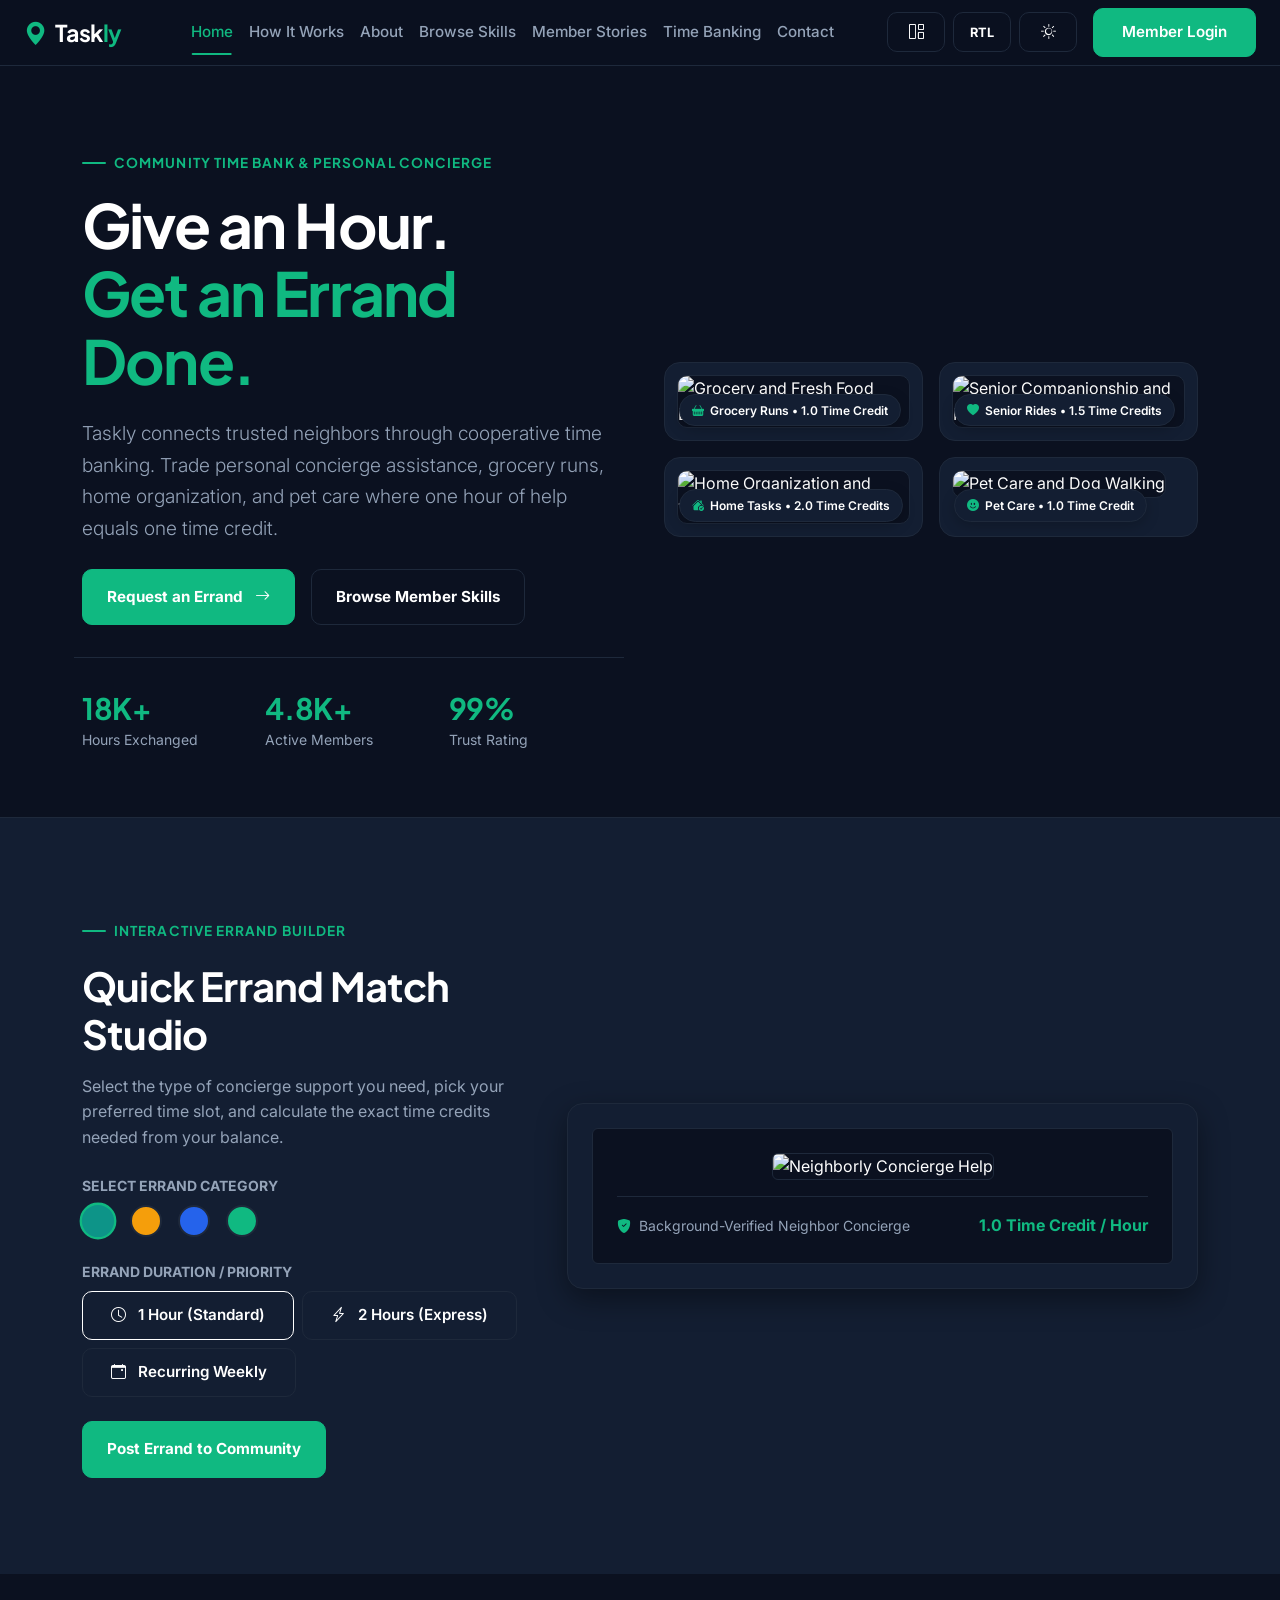
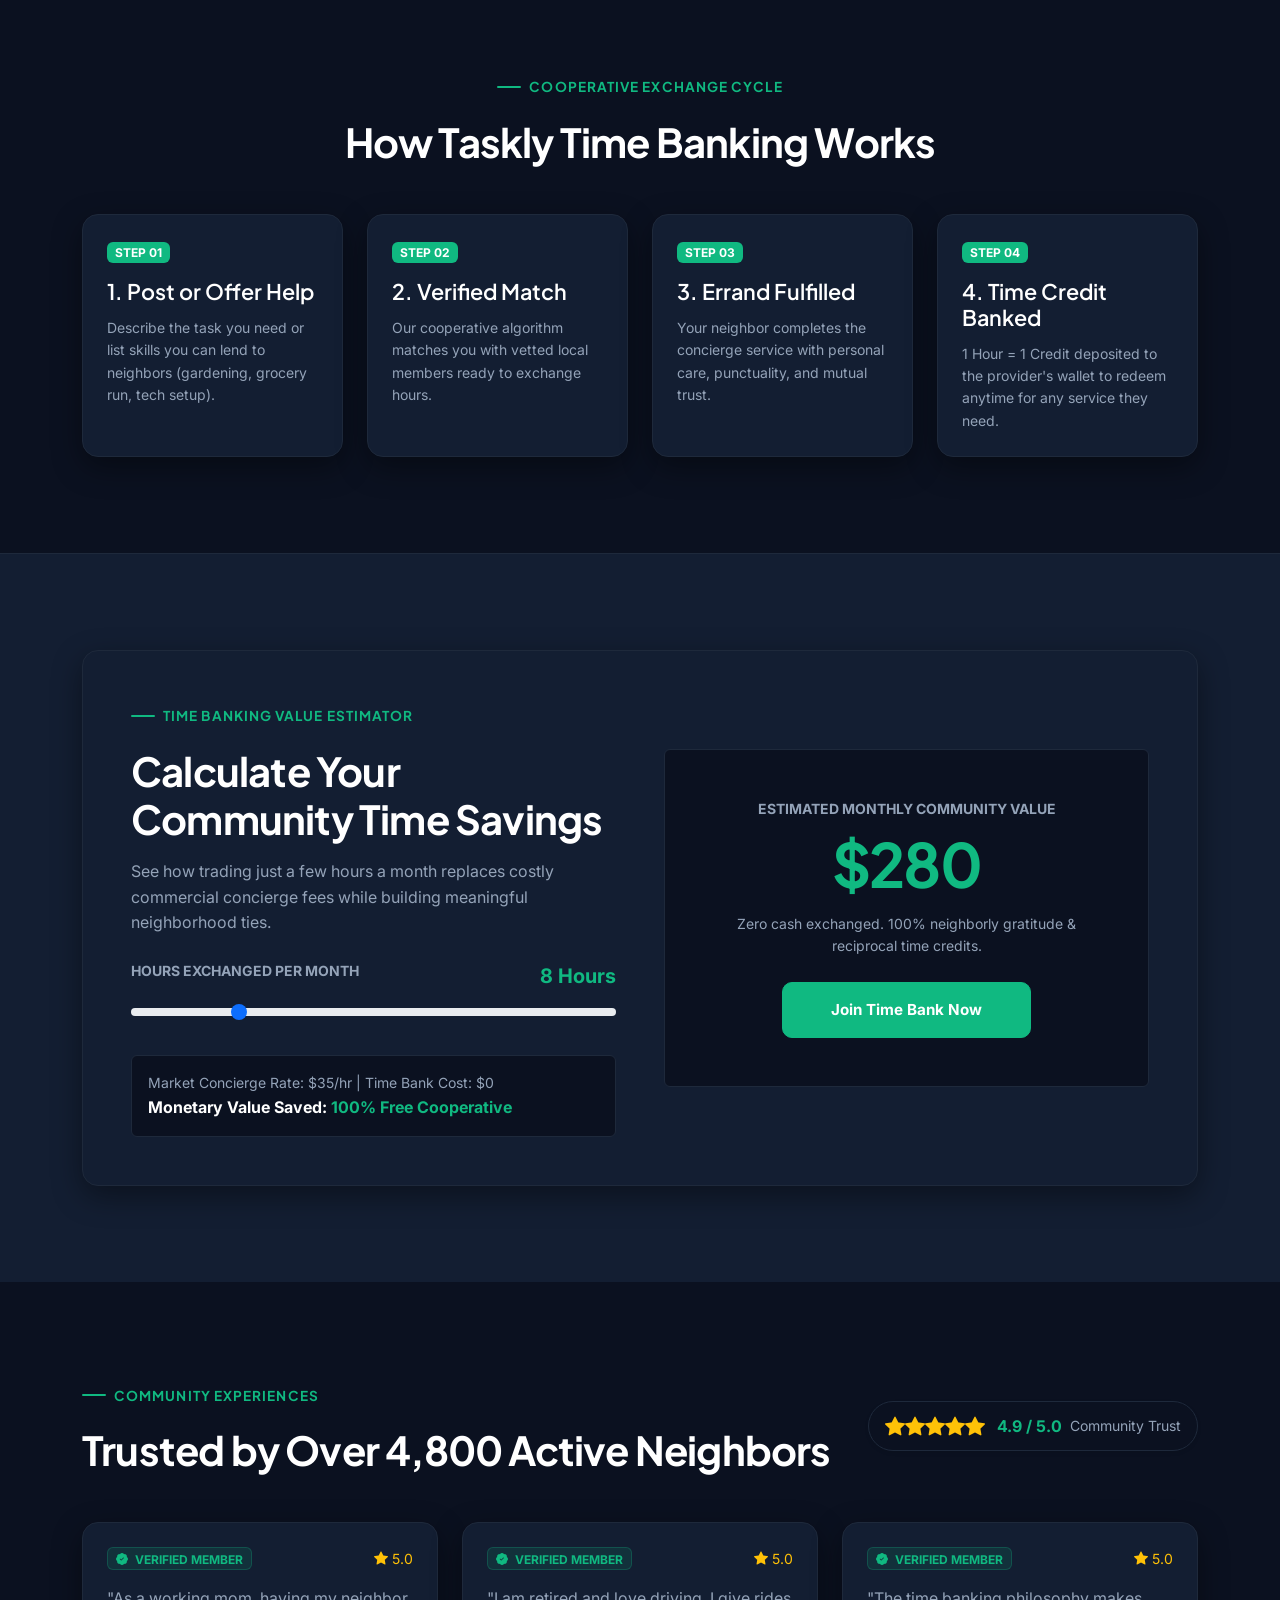
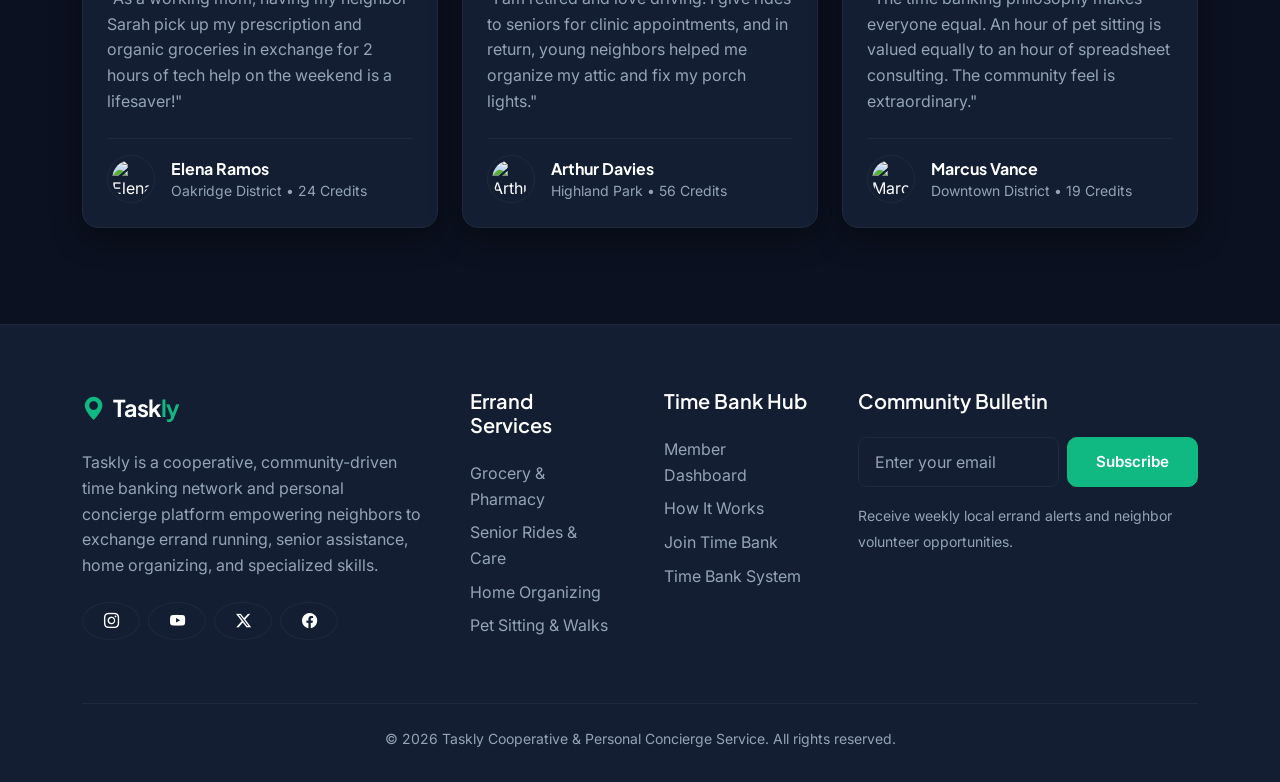
==== index.html @ d5fe8d48 "Initial commit - Taskly Local Errand Running & Personal Concierge Service" ====
<!DOCTYPE html>
<html lang="en">
<head>
    <meta charset="UTF-8">
    <meta name="viewport" content="width=device-width, initial-scale=1.0">
    <title>Taskly | Community Errand Running & Personal Concierge Service</title>
    
    <link rel="icon" type="image/svg+xml" href="favicon.svg">
    <meta name="description" content="Taskly is a community-driven, cooperative time bank and personal concierge service. Exchange errand help, senior support, pet care, and home tasks using reciprocal time credits.">
    
    <!-- Google Fonts: Plus Jakarta Sans (Headings) + Inter (Body) -->
    <link rel="preconnect" href="https://fonts.googleapis.com">
    <link rel="preconnect" href="https://fonts.gstatic.com" crossorigin>
    <link href="https://fonts.googleapis.com/css2?family=Inter:wght@400;500;600;700&family=Plus+Jakarta+Sans:wght@500;600;700;800&display=swap" rel="stylesheet">
    
    <!-- Bootstrap 5 CSS -->
    <link href="https://cdn.jsdelivr.net/npm/bootstrap@5.3.2/dist/css/bootstrap.min.css" rel="stylesheet">
    <!-- Bootstrap Icons -->
    <link rel="stylesheet" href="https://cdn.jsdelivr.net/npm/bootstrap-icons@1.11.1/font/bootstrap-icons.css">
    
    <!-- Custom CSS -->
    <link rel="stylesheet" href="assets/css/style.css">
    <link rel="stylesheet" href="assets/css/dark-mode.css">
    <link rel="stylesheet" href="assets/css/rtl.css">
</head>
<body data-theme="dark">

    <!-- Navbar -->
    <nav class="navbar navbar-expand-xl navbar-glass">
        <div class="container-fluid px-4">
            <a class="navbar-brand" href="index.html">
                <i class="bi bi-geo-alt-fill"></i>
                <span>Task<span class="text-primary-accent">ly</span></span>
            </a>
            
            <button class="navbar-toggler border-0 shadow-none text-body ms-auto" type="button" data-bs-toggle="collapse" data-bs-target="#navbarNav">
                <i class="bi bi-list fs-2"></i>
            </button>
            
            <div class="collapse navbar-collapse" id="navbarNav">
                <ul class="navbar-nav mx-auto">
                    <li class="nav-item"><a class="nav-link active" href="index.html">Home</a></li>
                    <li class="nav-item"><a class="nav-link" href="home2.html">How It Works</a></li>
                    <li class="nav-item"><a class="nav-link" href="about.html">About</a></li>
                    <li class="nav-item"><a class="nav-link" href="services.html">Browse Skills</a></li>
                    <li class="nav-item"><a class="nav-link" href="blog.html">Member Stories</a></li>
                    <li class="nav-item"><a class="nav-link" href="pricing.html">Time Banking</a></li>
                    <li class="nav-item"><a class="nav-link" href="contact.html">Contact</a></li>
                </ul>
                <div class="d-flex align-items-center gap-2 mt-3 mt-xl-0">
                    <a href="dashboard.html" class="btn btn-secondary-custom d-flex align-items-center justify-content-center" style="width: 40px; height: 40px;" title="Member Dashboard"><i class="bi bi-grid-1x2"></i></a>
                    <a href="#" id="rtlToggle" class="btn btn-secondary-custom d-flex align-items-center justify-content-center fw-bold" style="width: 40px; height: 40px; font-size: 0.8rem;" title="Toggle RTL">RTL</a>
                    <a href="#" id="themeToggle" class="btn btn-secondary-custom d-flex align-items-center justify-content-center" style="width: 40px; height: 40px;" title="Toggle Theme"><i class="bi bi-sun"></i></a>
                    <a href="login.html" class="btn btn-primary-orange fw-semibold ms-2">Member Login</a>
                </div>
            </div>
        </div>
    </nav>

    <!-- HERO SECTION: THE COOPERATIVE TIME BANK & CONCIERGE -->
    <section class="hero-creative-workshop">
        <div class="container position-relative z-index-2">
            <div class="row align-items-center g-5">
                <!-- Left Content Column -->
                <div class="col-lg-6 fade-up">
                    <div class="eyebrow-label">COMMUNITY TIME BANK & PERSONAL CONCIERGE</div>
                    <h1 class="display-3 mb-4">
                        Give an Hour.<br><span class="text-primary-accent">Get an Errand Done.</span>
                    </h1>
                    <p class="lead mb-4">Taskly connects trusted neighbors through cooperative time banking. Trade personal concierge assistance, grocery runs, home organization, and pet care where one hour of help equals one time credit.</p>
                    
                    <div class="d-flex flex-wrap gap-3 mb-5 justify-content-center justify-content-lg-start">
                        <a href="#workbench" class="btn btn-primary-orange btn-lg px-4 py-3 fw-bold">Request an Errand <i class="bi bi-arrow-right ms-1"></i></a>
                        <a href="services.html" class="btn btn-secondary-custom btn-lg px-4 py-3 fw-bold">Browse Member Skills</a>
                    </div>

                    <!-- Key Stats Bar -->
                    <div class="row g-3 pt-3 border-top border-secondary">
                        <div class="col-4">
                            <h3 class="mb-0 text-primary-accent fw-bold"><span class="counter-value" data-target="18">0</span>K+</h3>
                            <small class="text-secondary">Hours Exchanged</small>
                        </div>
                        <div class="col-4">
                            <h3 class="mb-0 text-primary-accent fw-bold"><span class="counter-value" data-target="4">0</span>.8K+</h3>
                            <small class="text-secondary">Active Members</small>
                        </div>
                        <div class="col-4">
                            <h3 class="mb-0 text-primary-accent fw-bold"><span class="counter-value" data-target="99">0</span>%</h3>
                            <small class="text-secondary">Trust Rating</small>
                        </div>
                    </div>
                </div>

                <!-- Right Side: 4-Card Service Display Bento Collage -->
                <div class="col-lg-6 fade-up" style="transition-delay: 0.1s;">
                    <div class="hero-product-grid">
                        <!-- Card 1: Grocery & Pharmacy Runs -->
                        <div class="hero-product-card">
                            <img src="https://images.unsplash.com/photo-1542838132-92c53300491e?auto=format&fit=crop&w=500&q=80" alt="Grocery and Fresh Food Errand Running">
                            <div class="card-overlay-badge">
                                <i class="bi bi-basket-fill text-primary-accent"></i>
                                <span>Grocery Runs • 1.0 Time Credit</span>
                            </div>
                        </div>

                        <!-- Card 2: Senior Support & Concierge -->
                        <div class="hero-product-card">
                            <img src="https://images.unsplash.com/photo-1576765608535-5f04d1e3f289?auto=format&fit=crop&w=500&q=80" alt="Senior Companionship and Ride Assistance">
                            <div class="card-overlay-badge">
                                <i class="bi bi-heart-fill text-primary-accent"></i>
                                <span>Senior Rides • 1.5 Time Credits</span>
                            </div>
                        </div>

                        <!-- Card 3: Home Organization & De-cluttering -->
                        <div class="hero-product-card">
                            <img src="https://images.unsplash.com/photo-1581578731548-c64695cc6952?auto=format&fit=crop&w=500&q=80" alt="Home Organization and Task Assistance">
                            <div class="card-overlay-badge">
                                <i class="bi bi-house-check-fill text-primary-accent"></i>
                                <span>Home Tasks • 2.0 Time Credits</span>
                            </div>
                        </div>

                        <!-- Card 4: Pet Sitting & Dog Walking -->
                        <div class="hero-product-card">
                            <img src="https://images.unsplash.com/photo-1548199973-03cce0bbc87b?auto=format&fit=crop&w=500&q=80" alt="Pet Care and Dog Walking">
                            <div class="card-overlay-badge">
                                <i class="bi bi-emoji-smile-fill text-primary-accent"></i>
                                <span>Pet Care • 1.0 Time Credit</span>
                            </div>
                        </div>
                    </div>
                </div>
            </div>
        </div>
    </section>

    <!-- UNIQUE SECTION 1 (HOME): INTERACTIVE ERRAND REQUEST WORKBENCH -->
    <section class="py-5 bg-secondary-dark border-top border-secondary" id="workbench">
        <div class="container py-5">
            <div class="row align-items-center g-5">
                <div class="col-lg-5 fade-up">
                    <span class="eyebrow-label">INTERACTIVE ERRAND BUILDER</span>
                    <h2 class="display-6 mt-1 mb-3">Quick Errand Match Studio</h2>
                    <p class="text-secondary mb-4">Select the type of concierge support you need, pick your preferred time slot, and calculate the exact time credits needed from your balance.</p>
                    
                    <!-- Category Swatches Selector -->
                    <div class="mb-4">
                        <label class="form-label text-secondary small fw-bold d-block">SELECT ERRAND CATEGORY</label>
                        <div class="d-flex gap-3 align-items-center">
                            <div class="color-swatch active" style="background: #0D9488;" title="Grocery & Pharmacy Pickup"></div>
                            <div class="color-swatch" style="background: #F59E0B;" title="Senior Escort & Doctor Rides"></div>
                            <div class="color-swatch" style="background: #2563EB;" title="Home Organization & Handyman"></div>
                            <div class="color-swatch" style="background: #10B981;" title="Pet Care & Dog Walking"></div>
                        </div>
                    </div>

                    <!-- Errand Priority & Duration -->
                    <div class="mb-4">
                        <label class="form-label text-secondary small fw-bold d-block">ERRAND DURATION / PRIORITY</label>
                        <div class="d-flex gap-2 flex-wrap">
                            <button class="btn btn-secondary-custom btn-sm active"><i class="bi bi-clock me-1"></i> 1 Hour (Standard)</button>
                            <button class="btn btn-secondary-custom btn-sm"><i class="bi bi-lightning-charge me-1"></i> 2 Hours (Express)</button>
                            <button class="btn btn-secondary-custom btn-sm"><i class="bi bi-calendar-event me-1"></i> Recurring Weekly</button>
                        </div>
                    </div>

                    <a href="register.html" class="btn btn-primary-orange py-3 px-4 fw-bold">Post Errand to Community</a>
                </div>

                <div class="col-lg-7 fade-up" style="transition-delay: 0.1s;">
                    <div class="glass-card p-4 text-center">
                        <div class="p-4 bg-primary-dark rounded border border-secondary">
                            <img src="https://images.unsplash.com/photo-1576765608535-5f04d1e3f289?auto=format&fit=crop&w=700&q=80" class="img-fluid rounded border border-secondary" alt="Neighborly Concierge Help" style="max-height: 380px; object-fit: cover;">
                            <div class="d-flex justify-content-between align-items-center mt-3 pt-3 border-top border-secondary">
                                <span class="text-secondary small"><i class="bi bi-shield-fill-check text-primary-accent me-1"></i> Background-Verified Neighbor Concierge</span>
                                <span class="fw-bold text-primary-accent">1.0 Time Credit / Hour</span>
                            </div>
                        </div>
                    </div>
                </div>
            </div>
        </div>
    </section>

    <!-- UNIQUE SECTION 2 (HOME): TIME BANKING RECIPROCAL CYCLE TIMELINE -->
    <section class="py-5">
        <div class="container py-5">
            <div class="text-center mb-5 fade-up">
                <span class="eyebrow-label">COOPERATIVE EXCHANGE CYCLE</span>
                <h2 class="display-6 mt-1">How Taskly Time Banking Works</h2>
            </div>

            <div class="row g-4">
                <div class="col-lg-3 col-md-6 fade-up">
                    <div class="glass-card h-100 p-4 border-start border-primary" style="border-start-width: 4px !important;">
                        <span class="badge bg-primary-accent text-white mb-3">STEP 01</span>
                        <h4>1. Post or Offer Help</h4>
                        <p class="text-secondary small mb-0">Describe the task you need or list skills you can lend to neighbors (gardening, grocery run, tech setup).</p>
                    </div>
                </div>

                <div class="col-lg-3 col-md-6 fade-up" style="transition-delay: 0.1s;">
                    <div class="glass-card h-100 p-4 border-start border-primary" style="border-start-width: 4px !important;">
                        <span class="badge bg-primary-accent text-white mb-3">STEP 02</span>
                        <h4>2. Verified Match</h4>
                        <p class="text-secondary small mb-0">Our cooperative algorithm matches you with vetted local members ready to exchange hours.</p>
                    </div>
                </div>

                <div class="col-lg-3 col-md-6 fade-up" style="transition-delay: 0.2s;">
                    <div class="glass-card h-100 p-4 border-start border-primary" style="border-start-width: 4px !important;">
                        <span class="badge bg-primary-accent text-white mb-3">STEP 03</span>
                        <h4>3. Errand Fulfilled</h4>
                        <p class="text-secondary small mb-0">Your neighbor completes the concierge service with personal care, punctuality, and mutual trust.</p>
                    </div>
                </div>

                <div class="col-lg-3 col-md-6 fade-up" style="transition-delay: 0.3s;">
                    <div class="glass-card h-100 p-4 border-start border-primary" style="border-start-width: 4px !important;">
                        <span class="badge bg-primary-accent text-white mb-3">STEP 04</span>
                        <h4>4. Time Credit Banked</h4>
                        <p class="text-secondary small mb-0">1 Hour = 1 Credit deposited to the provider's wallet to redeem anytime for any service they need.</p>
                    </div>
                </div>
            </div>
        </div>
    </section>

    <!-- UNIQUE SECTION 3 (HOME): TIME CREDIT VALUE & SAVINGS CALCULATOR -->
    <section class="py-5 bg-secondary-dark border-top border-secondary">
        <div class="container py-5">
            <div class="glass-card p-4 p-md-5">
                <div class="row align-items-center g-5">
                    <div class="col-lg-6 fade-up">
                        <span class="eyebrow-label">TIME BANKING VALUE ESTIMATOR</span>
                        <h2 class="display-6 mt-1 mb-3">Calculate Your Community Time Savings</h2>
                        <p class="text-secondary mb-4">See how trading just a few hours a month replaces costly commercial concierge fees while building meaningful neighborhood ties.</p>

                        <div class="mb-4">
                            <div class="d-flex justify-content-between mb-2">
                                <span class="text-secondary small fw-bold">HOURS EXCHANGED PER MONTH</span>
                                <span class="text-primary-accent fw-bold fs-5"><span id="salesVolText">8</span> Hours</span>
                            </div>
                            <input type="range" class="form-range" id="salesRange" min="2" max="30" step="1" value="8" oninput="document.getElementById('salesVolText').innerText = this.value; document.getElementById('calcProfit').innerText = '$' + (this.value * 35).toLocaleString();">
                        </div>

                        <div class="p-3 bg-primary-dark rounded border border-secondary d-flex justify-content-between align-items-center">
                            <div>
                                <small class="text-secondary d-block">Market Concierge Rate: $35/hr | Time Bank Cost: $0</small>
                                <span class="fw-bold">Monetary Value Saved: <span class="text-primary-accent">100% Free Cooperative</span></span>
                            </div>
                        </div>
                    </div>

                    <div class="col-lg-6 fade-up text-center" style="transition-delay: 0.1s;">
                        <div class="p-5 bg-primary-dark rounded border border-secondary">
                            <small class="text-secondary text-uppercase tracking-wide fw-bold d-block mb-2">ESTIMATED MONTHLY COMMUNITY VALUE</small>
                            <h1 class="display-2 text-primary-accent fw-bold mb-3" id="calcProfit">$280</h1>
                            <p class="text-secondary small mb-4">Zero cash exchanged. 100% neighborly gratitude & reciprocal time credits.</p>
                            <a href="register.html" class="btn btn-primary-orange btn-lg px-4 px-md-5 py-3 fw-bold">Join Time Bank <br class="d-md-none">Now</a>
                        </div>
                    </div>
                </div>
            </div>
        </div>
    </section>

    <!-- UNIQUE SECTION 4 (HOME): REAL MEMBER STORIES & TESTIMONIALS -->
    <section class="py-5">
        <div class="container py-5">
            <div class="d-flex flex-column flex-lg-row justify-content-between align-items-start align-items-lg-center gap-3 mb-5 fade-up">
                <div>
                    <span class="eyebrow-label">COMMUNITY EXPERIENCES</span>
                    <h2 class="display-6 mt-1 mb-0">Trusted by Over 4,800 Active Neighbors</h2>
                </div>
                <div class="d-flex align-items-center gap-2 p-2 px-3 rounded-pill border border-secondary bg-primary-dark shadow-sm">
                    <span class="text-warning fs-5"><i class="bi bi-star-fill"></i><i class="bi bi-star-fill"></i><i class="bi bi-star-fill"></i><i class="bi bi-star-fill"></i><i class="bi bi-star-fill"></i></span>
                    <span class="fw-bold ms-1 text-primary-accent">4.9 / 5.0</span>
                    <span class="text-secondary small">Community Trust</span>
                </div>
            </div>

            <div class="row g-4 justify-content-center align-items-stretch">
                <!-- Review Card 1 -->
                <div class="col-lg-4 col-md-6 fade-up d-flex">
                    <div class="glass-card p-4 w-100 d-flex flex-column justify-content-between">
                        <div>
                            <div class="d-flex align-items-center justify-content-between mb-3">
                                <span class="badge bg-secondary text-primary-accent border border-secondary"><i class="bi bi-patch-check-fill me-1"></i> VERIFIED MEMBER</span>
                                <span class="text-warning small"><i class="bi bi-star-fill"></i> 5.0</span>
                            </div>
                            <p class="text-secondary mb-4" style="min-height: 72px;">"As a working mom, having my neighbor Sarah pick up my prescription and organic groceries in exchange for 2 hours of tech help on the weekend is a lifesaver!"</p>
                        </div>
                        <div class="d-flex align-items-center gap-3 pt-3 border-top border-secondary mt-auto">
                            <img src="https://images.unsplash.com/photo-1534528741775-53994a69daeb?auto=format&fit=crop&w=100&q=80" class="rounded-circle border border-secondary p-1 flex-shrink-0" style="width: 48px; height: 48px; object-fit: cover;" alt="Elena Ramos">
                            <div class="lh-sm">
                                <h6 class="mb-1 fw-bold">Elena Ramos</h6>
                                <small class="text-secondary d-block">Oakridge District • 24 Credits</small>
                            </div>
                        </div>
                    </div>
                </div>

                <!-- Review Card 2 -->
                <div class="col-lg-4 col-md-6 fade-up d-flex" style="transition-delay: 0.1s;">
                    <div class="glass-card p-4 w-100 d-flex flex-column justify-content-between">
                        <div>
                            <div class="d-flex align-items-center justify-content-between mb-3">
                                <span class="badge bg-secondary text-primary-accent border border-secondary"><i class="bi bi-patch-check-fill me-1"></i> VERIFIED MEMBER</span>
                                <span class="text-warning small"><i class="bi bi-star-fill"></i> 5.0</span>
                            </div>
                            <p class="text-secondary mb-4" style="min-height: 72px;">"I am retired and love driving. I give rides to seniors for clinic appointments, and in return, young neighbors helped me organize my attic and fix my porch lights."</p>
                        </div>
                        <div class="d-flex align-items-center gap-3 pt-3 border-top border-secondary mt-auto">
                            <img src="https://images.unsplash.com/photo-1507003211169-0a1dd7228f2d?auto=format&fit=crop&w=100&q=80" class="rounded-circle border border-secondary p-1 flex-shrink-0" style="width: 48px; height: 48px; object-fit: cover;" alt="Arthur Davies">
                            <div class="lh-sm">
                                <h6 class="mb-1 fw-bold">Arthur Davies</h6>
                                <small class="text-secondary d-block">Highland Park • 56 Credits</small>
                            </div>
                        </div>
                    </div>
                </div>

                <!-- Review Card 3 -->
                <div class="col-lg-4 col-md-6 fade-up d-flex" style="transition-delay: 0.2s;">
                    <div class="glass-card p-4 w-100 d-flex flex-column justify-content-between">
                        <div>
                            <div class="d-flex align-items-center justify-content-between mb-3">
                                <span class="badge bg-secondary text-primary-accent border border-secondary"><i class="bi bi-patch-check-fill me-1"></i> VERIFIED MEMBER</span>
                                <span class="text-warning small"><i class="bi bi-star-fill"></i> 5.0</span>
                            </div>
                            <p class="text-secondary mb-4" style="min-height: 72px;">"The time banking philosophy makes everyone equal. An hour of pet sitting is valued equally to an hour of spreadsheet consulting. The community feel is extraordinary."</p>
                        </div>
                        <div class="d-flex align-items-center gap-3 pt-3 border-top border-secondary mt-auto">
                            <img src="https://images.unsplash.com/photo-1500648767791-00dcc994a43e?auto=format&fit=crop&w=100&q=80" class="rounded-circle border border-secondary p-1 flex-shrink-0" style="width: 48px; height: 48px; object-fit: cover;" alt="Marcus Vance">
                            <div class="lh-sm">
                                <h6 class="mb-1 fw-bold">Marcus Vance</h6>
                                <small class="text-secondary d-block">Downtown District • 19 Credits</small>
                            </div>
                        </div>
                    </div>
                </div>
            </div>
        </div>
    </section>

    <!-- Footer -->
    <footer class="footer bg-secondary-dark border-top border-secondary">
        <div class="container">
            <div class="row g-5">
                <div class="col-lg-4">
                    <a class="navbar-brand mb-4 d-inline-flex" href="index.html">
                        <i class="bi bi-geo-alt-fill"></i>
                        <span>Task<span class="text-primary-accent">ly</span></span>
                    </a>
                    <p class="text-secondary mb-4">Taskly is a cooperative, community-driven time banking network and personal concierge platform empowering neighbors to exchange errand running, senior assistance, home organizing, and specialized skills.</p>
                    <!-- Social Media Icons -->
                    <div class="d-flex align-items-center gap-2 mt-3">
                        <a href="https://instagram.com" target="_blank" class="btn btn-secondary-custom rounded-circle d-flex align-items-center justify-content-center" style="width: 38px; height: 38px;" title="Instagram"><i class="bi bi-instagram"></i></a>
                        <a href="https://youtube.com" target="_blank" class="btn btn-secondary-custom rounded-circle d-flex align-items-center justify-content-center" style="width: 38px; height: 38px;" title="YouTube"><i class="bi bi-youtube"></i></a>
                        <a href="https://twitter.com" target="_blank" class="btn btn-secondary-custom rounded-circle d-flex align-items-center justify-content-center" style="width: 38px; height: 38px;" title="X (Twitter)"><i class="bi bi-twitter-x"></i></a>
                        <a href="https://facebook.com" target="_blank" class="btn btn-secondary-custom rounded-circle d-flex align-items-center justify-content-center" style="width: 38px; height: 38px;" title="Facebook"><i class="bi bi-facebook"></i></a>
                    </div>
                </div>
                <div class="col-lg-2 col-md-4">
                    <h5 class="mb-4">Errand Services</h5>
                    <ul class="list-unstyled">
                        <li class="mb-2"><a href="services.html" class="footer-link">Grocery & Pharmacy</a></li>
                        <li class="mb-2"><a href="services.html" class="footer-link">Senior Rides & Care</a></li>
                        <li class="mb-2"><a href="services.html" class="footer-link">Home Organizing</a></li>
                        <li class="mb-2"><a href="services.html" class="footer-link">Pet Sitting & Walks</a></li>
                    </ul>
                </div>
                <div class="col-lg-2 col-md-4">
                    <h5 class="mb-4">Time Bank Hub</h5>
                    <ul class="list-unstyled">
                        <li class="mb-2"><a href="dashboard.html" class="footer-link">Member Dashboard</a></li>
                        <li class="mb-2"><a href="home2.html" class="footer-link">How It Works</a></li>
                        <li class="mb-2"><a href="register.html" class="footer-link">Join Time Bank</a></li>
                        <li class="mb-2"><a href="pricing.html" class="footer-link">Time Bank System</a></li>
                    </ul>
                </div>
                <div class="col-lg-4 col-md-4">
                    <h5 class="mb-4">Community Bulletin</h5>
                    <form class="d-flex gap-2 mb-3">
                        <input type="email" class="form-control form-control-glass" placeholder="Enter your email">
                        <button class="btn btn-primary-orange" type="button">Subscribe</button>
                    </form>
                    <small class="text-secondary">Receive weekly local errand alerts and neighbor volunteer opportunities.</small>
                </div>
            </div>
            <div class="border-top border-secondary mt-5 pt-4 text-center">
                <p class="text-secondary small mb-0">&copy; 2026 Taskly Cooperative & Personal Concierge Service. All rights reserved.</p>
            </div>
        </div>
    </footer>

    <script src="https://cdn.jsdelivr.net/npm/bootstrap@5.3.2/dist/js/bootstrap.bundle.min.js"></script>
    <script src="assets/js/main.js"></script>
</body>
</html>
---- assets/css/style.css ----
/* ==========================================================================
   Taskly — Personal Concierge & Cooperative Time Bank Design System
   Palette: Forest Slate #0F172A | Warm Crisp Background #F8FAFC | Vibrant Concierge Teal #0D9488 / Amber #F59E0B
   Typography: Plus Jakarta Sans (Headings) + Inter (Body)
   ========================================================================== */

:root {
    /* Palette — Light Theme */
    --primary-bg: #F8FAFC;
    --secondary-bg: #FFFFFF;
    --card-bg: #FFFFFF;
    --primary-accent: #0D9488;
    --primary-accent-hover: #0F766E;
    --deep-black: #0F172A;
    --pure-white: #FFFFFF;
    --text-primary: #1E293B;
    --text-secondary: #64748B;
    --border-color: #E2E8F0;
    --card-shadow: 0 8px 24px rgba(15, 23, 42, 0.04);
    --glow-color: rgba(13, 148, 136, 0.25);
    
    /* Typography */
    --font-heading: 'Plus Jakarta Sans', sans-serif;
    --font-body: 'Inter', sans-serif;
    
    /* UI Dimensions */
    --radius-card: 16px;
    --radius-btn: 10px;
    --navbar-bg: rgba(248, 250, 252, 0.92);
    --sidebar-bg: rgba(255, 255, 255, 0.95);
}

[data-theme="dark"] {
    /* Palette — Dark Theme */
    --primary-bg: #0B1120;
    --secondary-bg: #131E32;
    --card-bg: #131E32;
    --primary-accent: #10B981;
    --primary-accent-hover: #059669;
    --deep-black: #080D1A;
    --pure-white: #FFFFFF;
    --text-primary: #F8FAFC;
    --text-secondary: #94A3B8;
    --border-color: #1E293B;
    --card-shadow: 0 10px 30px rgba(0, 0, 0, 0.4);
    --glow-color: rgba(16, 185, 129, 0.25);
    --navbar-bg: rgba(11, 17, 32, 0.92);
    --sidebar-bg: rgba(19, 30, 50, 0.95);
}

* {
    margin: 0;
    padding: 0;
    box-sizing: border-box;
}

body {
    font-family: var(--font-body);
    background-color: var(--primary-bg);
    color: var(--text-primary);
    line-height: 1.6;
    overflow-x: hidden;
    transition: background-color 0.3s ease, color 0.3s ease;
    -webkit-font-smoothing: antialiased;
}

/* Fluid Responsive Typography */
h1, .display-1, .display-2, .display-3, .display-4 {
    font-family: var(--font-heading);
    font-weight: 700;
    font-size: clamp(2.2rem, 5vw, 3.8rem);
    line-height: 1.12;
    letter-spacing: -0.03em;
    color: var(--text-primary);
    margin-bottom: 1.25rem;
}

h2, .display-5, .display-6 {
    font-family: var(--font-heading);
    font-weight: 700;
    font-size: clamp(1.65rem, 3.5vw, 2.5rem);
    line-height: 1.2;
    letter-spacing: -0.02em;
    color: var(--text-primary);
    margin-bottom: 1rem;
}

h3 {
    font-family: var(--font-heading);
    font-weight: 600;
    font-size: clamp(1.35rem, 2.5vw, 1.85rem);
    line-height: 1.25;
    letter-spacing: -0.01em;
    color: var(--text-primary);
    margin-bottom: 0.85rem;
}

h4 {
    font-family: var(--font-heading);
    font-weight: 600;
    font-size: clamp(1.15rem, 2vw, 1.35rem);
    color: var(--text-primary);
    margin-bottom: 0.75rem;
}

h5, h6 {
    font-family: var(--font-heading);
    font-weight: 600;
    color: var(--text-primary);
    margin-bottom: 0.5rem;
}

p, .lead {
    font-family: var(--font-body);
}

.lead {
    font-size: clamp(1.05rem, 1.8vw, 1.2rem);
    color: var(--text-secondary);
    line-height: 1.65;
}

/* Eyebrow Labels with animated orange line */
.eyebrow-label {
    display: inline-flex;
    align-items: center;
    gap: 0.5rem;
    font-family: var(--font-heading);
    font-weight: 700;
    font-size: 0.85rem;
    letter-spacing: 0.08em;
    text-uppercase: uppercase;
    color: var(--primary-accent);
    margin-bottom: 1rem;
    position: relative;
}

.eyebrow-label::before {
    content: '';
    display: inline-block;
    width: 24px;
    height: 2px;
    background: var(--primary-accent);
    border-radius: 2px;
}

/* Text & Border Helpers */
.text-primary-accent { color: var(--primary-accent) !important; }
.bg-primary-accent { background-color: var(--primary-accent) !important; }
.text-secondary { color: var(--text-secondary) !important; }

.border-theme,
.border,
.border-top,
.border-end,
.border-bottom,
.border-start,
.border-secondary {
    border-color: var(--border-color) !important;
}

a {
    color: var(--primary-accent);
    text-decoration: none;
    transition: all 0.25s ease;
}

a:hover {
    color: var(--primary-accent-hover);
}

/* Background Utility Classes */
.bg-primary-dark { background-color: var(--primary-bg) !important; }
.bg-secondary-dark { background-color: var(--secondary-bg) !important; }

/* Navbar - Glassmorphism */
.navbar-glass {
    background: var(--navbar-bg);
    backdrop-filter: blur(12px);
    -webkit-backdrop-filter: blur(12px);
    border-bottom: 1px solid var(--border-color);
    position: sticky;
    top: 0;
    z-index: 1030;
    transition: background-color 0.3s ease, border-color 0.3s ease;
}

.navbar-brand {
    font-family: var(--font-heading);
    font-weight: 700;
    font-size: 1.45rem;
    color: var(--text-primary) !important;
    display: flex;
    align-items: center;
    gap: 0.5rem;
    letter-spacing: -0.02em;
}

.navbar-brand i {
    color: var(--primary-accent);
}

.nav-link {
    font-family: var(--font-body);
    color: var(--text-secondary) !important;
    font-weight: 500;
    font-size: 0.95rem;
    padding: 0.5rem 1rem;
    position: relative;
    transition: color 0.25s ease;
}

.nav-link:hover, .nav-link.active {
    color: var(--primary-accent) !important;
}

.nav-link::after {
    content: '';
    position: absolute;
    bottom: -2px;
    left: 50%;
    transform: translateX(-50%);
    width: 0;
    height: 2px;
    background: var(--primary-accent);
    transition: width 0.25s ease;
    border-radius: 2px;
}

.nav-link:hover::after, .nav-link.active::after {
    width: 70%;
}

.nav-pills .nav-link.active {
    color: #FFFFFF !important;
    background-color: var(--primary-accent) !important;
}

.navbar-toggler {
    padding: 0.4rem 0.6rem;
    border-radius: 8px;
    color: var(--text-primary) !important;
}

/* Buttons — Primary & Secondary Accent */
.btn-gradient, .btn-primary-orange {
    background-color: var(--primary-accent);
    color: #FFFFFF !important;
    border: 1px solid var(--primary-accent);
    border-radius: var(--radius-btn);
    padding: 0.75rem 1.75rem;
    font-family: var(--font-body);
    font-weight: 600;
    font-size: 0.95rem;
    display: inline-flex;
    align-items: center;
    justify-content: center;
    gap: 0.5rem;
    cursor: pointer;
    transition: transform 0.25s cubic-bezier(0.16, 1, 0.3, 1), box-shadow 0.25s ease, background-color 0.25s ease;
}

.btn-gradient:hover, .btn-primary-orange:hover {
    background-color: var(--primary-accent-hover);
    border-color: var(--primary-accent-hover);
    transform: translateY(-2px);
    box-shadow: 0 6px 20px var(--glow-color);
}

.btn-outline-glow, .btn-secondary-custom {
    background: transparent;
    color: var(--text-primary);
    border: 1px solid var(--border-color);
    border-radius: var(--radius-btn);
    padding: 0.75rem 1.75rem;
    font-family: var(--font-body);
    font-weight: 600;
    font-size: 0.95rem;
    display: inline-flex;
    align-items: center;
    justify-content: center;
    gap: 0.5rem;
    cursor: pointer;
    transition: all 0.25s ease;
}

.btn-outline-glow:hover, .btn-secondary-custom:hover {
    border-color: var(--primary-accent);
    color: var(--primary-accent);
    background: rgba(13, 148, 136, 0.08);
    transform: translateY(-2px);
}

/* Cards & Product Cards System */
.glass-card {
    background: var(--card-bg);
    border: 1px solid var(--border-color);
    border-radius: var(--radius-card);
    padding: 1.5rem;
    box-shadow: var(--card-shadow);
    transition: transform 0.3s cubic-bezier(0.16, 1, 0.3, 1), box-shadow 0.3s ease, border-color 0.3s ease;
    position: relative;
    overflow: hidden;
}

.glass-card:hover {
    transform: translateY(-4px);
    box-shadow: 0 14px 35px rgba(0, 0, 0, 0.12);
    border-color: var(--primary-accent);
}

/* Product Card Styling */
.product-card {
    background: var(--card-bg);
    border: 1px solid var(--border-color);
    border-radius: var(--radius-card);
    padding: 1rem;
    transition: transform 0.3s cubic-bezier(0.16, 1, 0.3, 1), box-shadow 0.3s ease, border-color 0.3s ease;
    display: flex;
    flex-direction: column;
    height: 100%;
}

.product-card:hover {
    transform: translateY(-5px);
    box-shadow: 0 16px 36px rgba(0, 0, 0, 0.15);
    border-color: var(--primary-accent);
}

.product-card .product-img-wrapper {
    position: relative;
    width: 100%;
    height: 260px;
    border-radius: 12px;
    overflow: hidden;
    background: var(--primary-bg);
    margin-bottom: 1rem;
}

.product-card .product-img-wrapper img {
    width: 100%;
    height: 100%;
    object-fit: cover;
    transition: transform 0.4s cubic-bezier(0.16, 1, 0.3, 1);
}

.product-card:hover .product-img-wrapper img {
    transform: scale(1.06);
}

.product-card .badge-category {
    position: absolute;
    top: 12px;
    left: 12px;
    background: var(--primary-accent);
    color: #FFFFFF;
    font-size: 0.75rem;
    font-weight: 600;
    padding: 0.35rem 0.75rem;
    border-radius: 20px;
    letter-spacing: 0.03em;
    z-index: 2;
}

.product-card .product-title {
    font-family: var(--font-heading);
    font-size: 1.15rem;
    font-weight: 600;
    color: var(--text-primary);
    margin-bottom: 0.35rem;
}

.product-card .product-desc {
    font-size: 0.875rem;
    color: var(--text-secondary);
    margin-bottom: 1rem;
    flex-grow: 1;
}

.product-card .product-footer {
    display: flex;
    align-items: center;
    justify-content: space-between;
    padding-top: 0.75rem;
    border-top: 1px solid var(--border-color);
}

.product-card .product-price {
    font-family: var(--font-heading);
    font-size: 1.25rem;
    font-weight: 700;
    color: var(--text-primary);
}

/* Floating Badges */
.floating-badge {
    position: absolute;
    background: var(--card-bg);
    border: 1px solid var(--border-color);
    box-shadow: 0 10px 25px rgba(0,0,0,0.12);
    border-radius: 12px;
    padding: 0.6rem 1.1rem;
    z-index: 5;
    animation: float 4s ease-in-out infinite;
}

@keyframes float {
    0%, 100% { transform: translateY(0); }
    50% { transform: translateY(-8px); }
}

/* Promotional Marquee Ticker */
.marquee-wrapper {
    overflow: hidden;
    white-space: nowrap;
    background: var(--secondary-bg);
    border-top: 1px solid var(--border-color);
    border-bottom: 1px solid var(--border-color);
    padding: 0.85rem 0;
}

.marquee-content {
    display: inline-block;
    animation: marquee 25s linear infinite;
}

.marquee-item {
    display: inline-flex;
    align-items: center;
    gap: 0.75rem;
    font-family: var(--font-heading);
    font-weight: 600;
    font-size: 0.95rem;
    letter-spacing: 0.04em;
    text-uppercase: uppercase;
    color: var(--text-primary);
    margin-right: 2.5rem;
}

.marquee-item i {
    color: var(--primary-accent);
}

@keyframes marquee {
    0% { transform: translateX(0); }
    100% { transform: translateX(-50%); }
}

/* ==========================================================================
   SPECIFIC UNIQUE HERO SECTIONS & SPECIALIZED PAGE SECTIONS
   ========================================================================== */

/* Hero Section Base Rules */
.hero-creative-workshop,
.hero-design-journey,
.hero-editorial-about,
.hero-service-orbit,
.hero-blog-magazine,
.hero-pricing-stacked,
.hero-contact-collab {
    position: relative;
    padding: 5rem 0 4rem;
    display: flex;
    align-items: center;
}

@media (min-width: 1200px) {
    .hero-creative-workshop,
    .hero-design-journey,
    .hero-editorial-about,
    .hero-service-orbit,
    .hero-blog-magazine,
    .hero-pricing-stacked,
    .hero-contact-collab {
        min-height: 80vh;
    }
}

/* Journey Stages Grid for Home 2 */
.journey-stages {
    position: relative;
    display: grid;
    grid-template-columns: repeat(3, 1fr);
    gap: 1.5rem;
    margin-top: 3rem;
    align-items: stretch;
}

.journey-stage-card {
    background: var(--card-bg);
    border: 1px solid var(--border-color);
    border-radius: var(--radius-card);
    padding: 1.5rem;
    text-align: center;
    position: relative;
    transition: transform 0.3s cubic-bezier(0.16, 1, 0.3, 1), border-color 0.3s ease, box-shadow 0.3s ease;
    display: flex;
    flex-direction: column;
    height: 100%;
    z-index: 2;
}

.journey-stage-card:hover, .journey-stage-card.active {
    transform: translateY(-6px);
    border-color: var(--primary-accent);
    box-shadow: 0 14px 35px var(--glow-color);
}

.journey-stage-card.active h4 {
    color: var(--text-primary) !important;
}

/* Badge high contrast styling across Light and Dark themes */
.badge.bg-secondary {
    background-color: var(--primary-bg) !important;
    color: var(--primary-accent) !important;
    border: 1px solid var(--border-color) !important;
}

.journey-stage-card .badge {
    background-color: var(--primary-bg) !important;
    color: var(--primary-accent) !important;
    border: 1px solid var(--border-color) !important;
}

.journey-stage-card.active .badge.bg-primary-accent {
    background-color: var(--primary-accent) !important;
    color: #FFFFFF !important;
    border-color: var(--primary-accent) !important;
}

.journey-stage-img {
    width: 100%;
    aspect-ratio: 2 / 1;
    object-fit: cover;
    object-position: top center;
    border-radius: 12px;
    margin-top: 1rem;
    border: 1px solid var(--border-color);
    background: var(--primary-bg);
}

@media (max-width: 991.98px) {
    .journey-stages {
        grid-template-columns: 1fr;
    }
}


/* Hero Product Grid Collage for Home Page */
.hero-product-grid {
    display: grid;
    grid-template-columns: repeat(2, 1fr);
    gap: 1rem;
    position: relative;
}

.hero-product-card {
    background: var(--card-bg);
    border: 1px solid var(--border-color);
    border-radius: 16px;
    padding: 0.75rem;
    position: relative;
    overflow: hidden;
    transition: transform 0.3s cubic-bezier(0.16, 1, 0.3, 1), border-color 0.3s ease, box-shadow 0.3s ease;
}

.hero-product-card:hover {
    transform: translateY(-5px);
    border-color: var(--primary-accent);
    box-shadow: 0 14px 32px var(--glow-color);
}

.hero-product-card img {
    width: 100%;
    height: 190px;
    object-fit: cover;
    border-radius: 10px;
    background: var(--primary-bg);
    border: 1px solid var(--border-color);
}

.hero-product-card .card-overlay-badge {
    position: absolute;
    bottom: 14px;
    left: 14px;
    background: var(--card-bg);
    border: 1px solid var(--border-color);
    padding: 0.35rem 0.75rem;
    border-radius: 20px;
    font-size: 0.75rem;
    font-weight: 600;
    color: var(--text-primary);
    box-shadow: 0 4px 14px rgba(0,0,0,0.2);
    display: flex;
    align-items: center;
    gap: 0.35rem;
}

@media (max-width: 575.98px) {
    .hero-product-grid {
        grid-template-columns: 1fr;
    }
}

.color-swatch {
    width: 32px;
    height: 32px;
    border-radius: 50%;
    border: 2px solid var(--border-color);
    cursor: pointer;
    transition: transform 0.2s ease, border-color 0.2s ease;
}

.color-swatch.active, .color-swatch:hover {
    transform: scale(1.15);
    border-color: var(--primary-accent);
}

/* Bento Box Grid Styling */
.bento-card {
    background: var(--card-bg);
    border: 1px solid var(--border-color);
    border-radius: var(--radius-card);
    padding: 1.75rem;
    height: 100%;
    transition: transform 0.3s ease, border-color 0.3s ease;
}

.bento-card:hover {
    transform: translateY(-4px);
    border-color: var(--primary-accent);
}

/* Timeline Components */
.timeline-track {
    position: relative;
    padding-left: 2rem;
    border-left: 2px dashed var(--border-color);
}

.timeline-item {
    position: relative;
    margin-bottom: 2.5rem;
}

.timeline-item .badge {
    background-color: var(--primary-accent) !important;
    color: var(--pure-white) !important;
}

.timeline-item::before {
    content: '';
    position: absolute;
    left: -2.4rem;
    top: 0.25rem;
    width: 14px;
    height: 14px;
    border-radius: 50%;
    background: var(--primary-accent);
    box-shadow: 0 0 10px var(--primary-accent);
}

/* Unique Accordion Styling */
.accordion-glass .accordion-item {
    background: var(--card-bg);
    border: 1px solid var(--border-color);
    border-radius: 12px !important;
    margin-bottom: 1rem;
    overflow: hidden;
}

.accordion-glass .accordion-button {
    background: var(--card-bg);
    color: var(--text-primary);
    font-family: var(--font-heading);
    font-weight: 600;
    box-shadow: none;
    padding: 1.25rem 1.5rem;
}

.accordion-glass .accordion-button:not(.collapsed) {
    color: var(--primary-accent);
    background: rgba(16, 185, 129, 0.06);
}

.accordion-glass .accordion-body {
    background: var(--card-bg);
    color: var(--text-secondary);
    padding: 0 1.5rem 1.25rem;
}

/* Footer & Utilities */
.footer {
    background: var(--secondary-bg);
    border-top: 1px solid var(--border-color);
    padding: 4rem 0 2rem;
    margin-top: auto;
}

.footer-link {
    color: var(--text-secondary) !important;
    transition: color 0.25s ease, transform 0.25s ease;
    display: inline-block;
}

.footer-link:hover {
    color: var(--primary-accent) !important;
    transform: translateX(4px);
}

.social-icon {
    display: inline-flex;
    align-items: center;
    justify-content: center;
    width: 38px;
    height: 38px;
    border-radius: 50%;
    border: 1px solid var(--border-color);
    background: var(--card-bg);
    color: var(--text-secondary);
    transition: all 0.25s ease;
}

.social-icon:hover {
    background: var(--primary-accent);
    border-color: var(--primary-accent);
    color: #FFFFFF;
    transform: translateY(-2px);
}

.back-to-top {
    position: fixed;
    right: 24px;
    bottom: 24px;
    width: 44px;
    height: 44px;
    border-radius: 50%;
    border: 1px solid var(--border-color);
    background: var(--card-bg);
    color: var(--text-primary);
    display: inline-flex;
    align-items: center;
    justify-content: center;
    z-index: 1040;
    opacity: 0;
    visibility: hidden;
    transform: translateY(8px);
    transition: all 0.25s ease;
}

.back-to-top.show {
    opacity: 1;
    visibility: visible;
    transform: translateY(0);
}

.back-to-top:hover {
    background: var(--primary-accent);
    border-color: var(--primary-accent);
    color: #FFFFFF;
}

.form-control-glass {
    background-color: var(--card-bg);
    border: 1px solid var(--border-color);
    color: var(--text-primary);
    border-radius: 8px;
    padding: 0.75rem 1rem;
    font-family: var(--font-body);
}

.form-control-glass:focus {
    background-color: var(--card-bg);
    border-color: var(--primary-accent);
    box-shadow: 0 0 0 0.2rem var(--glow-color);
    color: var(--text-primary);
}

/* Custom dropdown arrow for form-select */
.form-select.form-control-glass {
    background-image: url("data:image/svg+xml,%3csvg xmlns='http://www.w3.org/2000/svg' viewBox='0 0 16 16'%3e%3cpath fill='none' stroke='%23737373' stroke-linecap='round' stroke-linejoin='round' stroke-width='2' d='m2 5 6 6 6-6'/%3e%3c/svg%3e") !important;
    background-repeat: no-repeat !important;
    background-position: right 1rem center !important;
    background-size: 16px 12px !important;
    padding-right: 2.5rem !important;
}

[data-theme="dark"] .form-select.form-control-glass {
    background-image: url("data:image/svg+xml,%3csvg xmlns='http://www.w3.org/2000/svg' viewBox='0 0 16 16'%3e%3cpath fill='none' stroke='%23ffffff' stroke-linecap='round' stroke-linejoin='round' stroke-width='2' d='m2 5 6 6 6-6'/%3e%3c/svg%3e") !important;
}

.form-control-glass::placeholder {
    color: var(--text-secondary);
}

.form-control-glass:disabled {
    background-color: var(--primary-bg) !important;
    color: var(--text-secondary) !important;
    border-color: var(--border-color) !important;
    opacity: 0.7;
}

/* Auth Page Controls */
.auth-top-controls {
    position: static;
}

@media (min-width: 992px) {
    .auth-page .auth-top-controls {
        position: fixed;
        top: 20px;
        right: 24px;
        z-index: 1035;
        margin-bottom: 0 !important;
    }
}

/* Glass Card Badges styling for high contrast in all themes */
.glass-card .badge.bg-secondary {
    background-color: rgba(16, 185, 129, 0.12) !important;
    color: var(--primary-accent) !important;
    border: 1px solid rgba(16, 185, 129, 0.25) !important;
}

/* Responsive Overrides */
@media (max-width: 1199.98px) {
    .navbar-nav .nav-link::after {
        display: none;
    }
    .navbar-glass .navbar-collapse {
        position: absolute;
        top: 100%;
        left: 0;
        right: 0;
        z-index: 1029;
        background: var(--sidebar-bg);
        border: 1px solid var(--border-color);
        border-top: 0;
        border-radius: 0 0 12px 12px;
        padding: 1rem;
        box-shadow: 0 14px 30px rgba(0, 0, 0, 0.25);
    }
    
    /* Place Member Login button below the icon controls in a single full-width line on mobile */
    .navbar-glass .navbar-collapse .d-flex.align-items-center {
        flex-wrap: wrap;
        width: 100%;
    }
    .navbar-glass .navbar-collapse .d-flex.align-items-center a[href="login.html"],
    .navbar-glass .navbar-collapse .d-flex.align-items-center .btn-primary-orange {
        width: 100% !important;
        margin-left: 0 !important;
        margin-right: 0 !important;
        margin-top: 0.5rem;
        text-align: center;
        justify-content: center;
    }
}

@media (max-width: 768px) {
    .hero-creative-workshop,
    .hero-design-journey,
    .hero-editorial-about,
    .hero-service-orbit,
    .hero-blog-magazine,
    .hero-pricing-stacked,
    .hero-contact-collab {
        padding: 3rem 0;
        text-align: center;
    }
    .eyebrow-label {
        justify-content: center;
    }
}

/* Pricing Page Comparison Table Row Borders */
.table-dark {
    --bs-table-border-color: rgba(255, 255, 255, 0.12) !important;
    border-color: rgba(255, 255, 255, 0.12) !important;
}

/* Dashboard Theme-Aware Tables */
.table-theme {
    color: var(--text-primary) !important;
    background-color: transparent !important;
    --bs-table-bg: transparent !important;
    --bs-table-color: var(--text-primary) !important;
    --bs-table-hover-color: var(--text-primary) !important;
    --bs-table-hover-bg: rgba(16, 185, 129, 0.08) !important;
}

.table-theme th, .table-theme td {
    background-color: transparent !important;
    border-color: var(--border-color) !important;
    color: var(--text-primary) !important;
}

.table-theme thead th {
    color: var(--text-secondary) !important;
    background-color: transparent !important;
}

.table-theme.table-hover tbody tr:hover {
    background-color: rgba(16, 185, 129, 0.05) !important;
}

/* Custom Form Checkbox Styling */
.form-check-input:checked {
    background-color: var(--primary-accent) !important;
    border-color: var(--primary-accent) !important;
}

.form-check-input:focus {
    border-color: var(--primary-accent) !important;
    box-shadow: 0 0 0 0.2rem var(--glow-color) !important;
}

/* Hero Journey & Blog Overlay Badges on Mobile */
.hero-blog-featured-badge {
    max-width: calc(100% - 3rem);
}

@media (max-width: 991.98px) {
    .hero-journey-badge,
    .hero-blog-featured-badge {
        position: static !important;
        margin: 1rem 0 0 0 !important;
        max-width: 100% !important;
    }
}

/* Dashboard Sidebar Mobile/Tablet Layout and Animation */
@media (max-width: 1199.98px) {
    .sidebar-glass {
        position: fixed !important;
        top: 0;
        bottom: 0;
        left: -280px;
        z-index: 1040;
        transition: left 0.3s ease;
        box-shadow: 0 0 15px rgba(0, 0, 0, 0.5);
    }
    .sidebar-glass.show {
        left: 0;
    }

    [dir="rtl"] .sidebar-glass {
        left: auto !important;
        right: -280px;
        transition: right 0.3s ease;
    }
    [dir="rtl"] .sidebar-glass.show {
        right: 0;
    }
}

/* Dashboard Sticky Header */
.dashboard-header {
    position: sticky;
    top: -1.5rem; /* Offsets the p-4 padding of the main container */
    z-index: 1030;
    background-color: var(--primary-bg);
    margin-top: -1.5rem; /* Merges the header into the top padding area */
    padding-top: 1.5rem; /* Restores top spacing inside the header */
    margin-left: -1.5rem; /* Merges left side to edge */
    margin-right: -1.5rem; /* Merges right side to edge */
    padding-left: 1.5rem; /* Restores content alignment */
    padding-right: 1.5rem; /* Restores content alignment */
}

/* Blog Category Chips Mobile Layout */
@media (max-width: 575.98px) {
    .blog-category-chips {
        display: grid !important;
        grid-template-columns: repeat(3, 1fr) !important;
        gap: 0.5rem !important;
        overflow-x: visible !important;
        padding: 0.5rem 0 !important;
    }
    
    .blog-category-chips span {
        display: flex;
        align-items: center;
        justify-content: center;
        margin: 0 !important;
        font-size: 0.75rem;
    }
    
    .blog-category-chips .btn {
        width: 100% !important;
        padding-left: 0.25rem !important;
        padding-right: 0.25rem !important;
        font-size: 0.75rem !important;
        white-space: nowrap;
        text-overflow: ellipsis;
        overflow: hidden;
    }
}
---- assets/css/dark-mode.css ----
/* Dark Mode Specific Overrides */
[data-theme="dark"] {
    --primary-bg: #0B1120;
    --secondary-bg: #131E32;
    --card-bg: #131E32;
    --text-primary: #FFFFFF;
    --text-secondary: #94A3B8;
    --border-color: #1E293B;
    --primary-accent: #10B981;
    --primary-accent-hover: #059669;
    --glow-color: rgba(16, 185, 129, 0.25);
}

[data-theme="dark"] .text-secondary {
    color: #94A3B8 !important;
    opacity: 1 !important;
}

[data-theme="dark"] .glass-card,
[data-theme="dark"] .product-card {
    background-color: #131E32;
    border-color: #1E293B;
}
---- assets/css/rtl.css ----
/* RTL Support */
body[dir="rtl"] {
    direction: rtl;
    text-align: right;
}

/* Bootstrap Utility Overrides for RTL */
[dir="rtl"] .text-start,
[dir="rtl"] .text-lg-start,
[dir="rtl"] .text-md-start,
[dir="rtl"] .text-sm-start {
    text-align: right !important;
}

[dir="rtl"] .text-end,
[dir="rtl"] .text-lg-end,
[dir="rtl"] .text-md-end,
[dir="rtl"] .text-sm-end {
    text-align: left !important;
}

[dir="rtl"] .start-0 {
    right: 0 !important;
    left: auto !important;
}

[dir="rtl"] .end-0 {
    left: 0 !important;
    right: auto !important;
}

[dir="rtl"] .sidebar-link i {
    margin-right: 0;
    margin-left: 1rem;
}

[dir="rtl"] .sidebar-link {
    border-left: none;
    border-right: 3px solid transparent;
}

[dir="rtl"] .sidebar-link:hover, [dir="rtl"] .sidebar-link.active {
    border-right-color: var(--primary-accent);
}

[dir="rtl"] .ms-auto {
    margin-left: 0 !important;
    margin-right: auto !important;
}

[dir="rtl"] .me-auto {
    margin-right: 0 !important;
    margin-left: auto !important;
}

[dir="rtl"] .pe-3 {
    padding-right: 0 !important;
    padding-left: 1rem !important;
}

[dir="rtl"] .ps-3 {
    padding-left: 0 !important;
    padding-right: 1rem !important;
}

[dir="rtl"] .me-1 { margin-right: 0 !important; margin-left: 0.25rem !important; }
[dir="rtl"] .me-2 { margin-right: 0 !important; margin-left: 0.5rem !important; }
[dir="rtl"] .me-3 { margin-right: 0 !important; margin-left: 1rem !important; }
[dir="rtl"] .me-4 { margin-right: 0 !important; margin-left: 1.5rem !important; }
[dir="rtl"] .me-5 { margin-right: 0 !important; margin-left: 3rem !important; }

[dir="rtl"] .ms-1 { margin-left: 0 !important; margin-right: 0.25rem !important; }
[dir="rtl"] .ms-2 { margin-left: 0 !important; margin-right: 0.5rem !important; }
[dir="rtl"] .ms-3 { margin-left: 0 !important; margin-right: 1rem !important; }
[dir="rtl"] .ms-4 { margin-left: 0 !important; margin-right: 1.5rem !important; }
[dir="rtl"] .ms-5 { margin-left: 0 !important; margin-right: 3rem !important; }

[dir="rtl"] .float-end {
    float: left !important;
}

[dir="rtl"] .float-start {
    float: right !important;
}

/* RTL Password Eye Icon Positioning */
[dir="rtl"] .position-relative .position-absolute.end-0 {
    left: 0 !important;
    right: auto !important;
}

[dir="rtl"] .position-relative .me-2 {
    margin-left: 0.5rem !important;
    margin-right: 0 !important;
}

[dir="rtl"] .form-control-glass.pe-5 {
    padding-right: 0.85rem !important;
    padding-left: 2.75rem !important;
}

/* RTL Tag Line (Eyebrow Label) and Button Alignment */
[dir="rtl"] .eyebrow-label {
    direction: ltr;
    text-align: right;
    justify-content: flex-end;
}

[dir="rtl"] .btn {
    text-align: right;
}

[dir="rtl"] .btn .bi-arrow-right {
    transform: scaleX(-1);
    display: inline-block;
}

/* RTL English Direction Corrections for Hero Sections */
[dir="rtl"] .hero-creative-workshop h1,
[dir="rtl"] .hero-creative-workshop p,
[dir="rtl"] .hero-design-journey h1,
[dir="rtl"] .hero-design-journey p,
[dir="rtl"] .hero-design-journey h6,
[dir="rtl"] .hero-design-journey small,
[dir="rtl"] .journey-stages h4,
[dir="rtl"] .journey-stages p,
[dir="rtl"] .hero-design-journey .eyebrow-label,
[dir="rtl"] .hero-creative-workshop .eyebrow-label {
    direction: ltr;
    text-align: right;
}

[dir="rtl"] .hero-creative-workshop .btn,
[dir="rtl"] .hero-design-journey .btn {
    direction: ltr;
}

/* RTL Timeline Styling */
[dir="rtl"] .timeline-track {
    padding-left: 0;
    padding-right: 2rem;
    border-left: none;
    border-right: 2px dashed var(--border-color);
}

[dir="rtl"] .timeline-item::before {
    left: auto;
    right: -2.4rem;
}

[dir="rtl"] .timeline-item h4,
[dir="rtl"] .timeline-item p,
[dir="rtl"] .timeline-item .badge {
    direction: ltr;
    text-align: right;
}

/* RTL Checkbox Alignment Override */
[dir="rtl"] .form-check {
    padding-left: 0 !important;
    padding-right: 1.5em !important;
    text-align: right !important;
}

[dir="rtl"] .form-check .form-check-input {
    float: right !important;
    margin-left: 0 !important;
    margin-right: -1.5em !important;
}
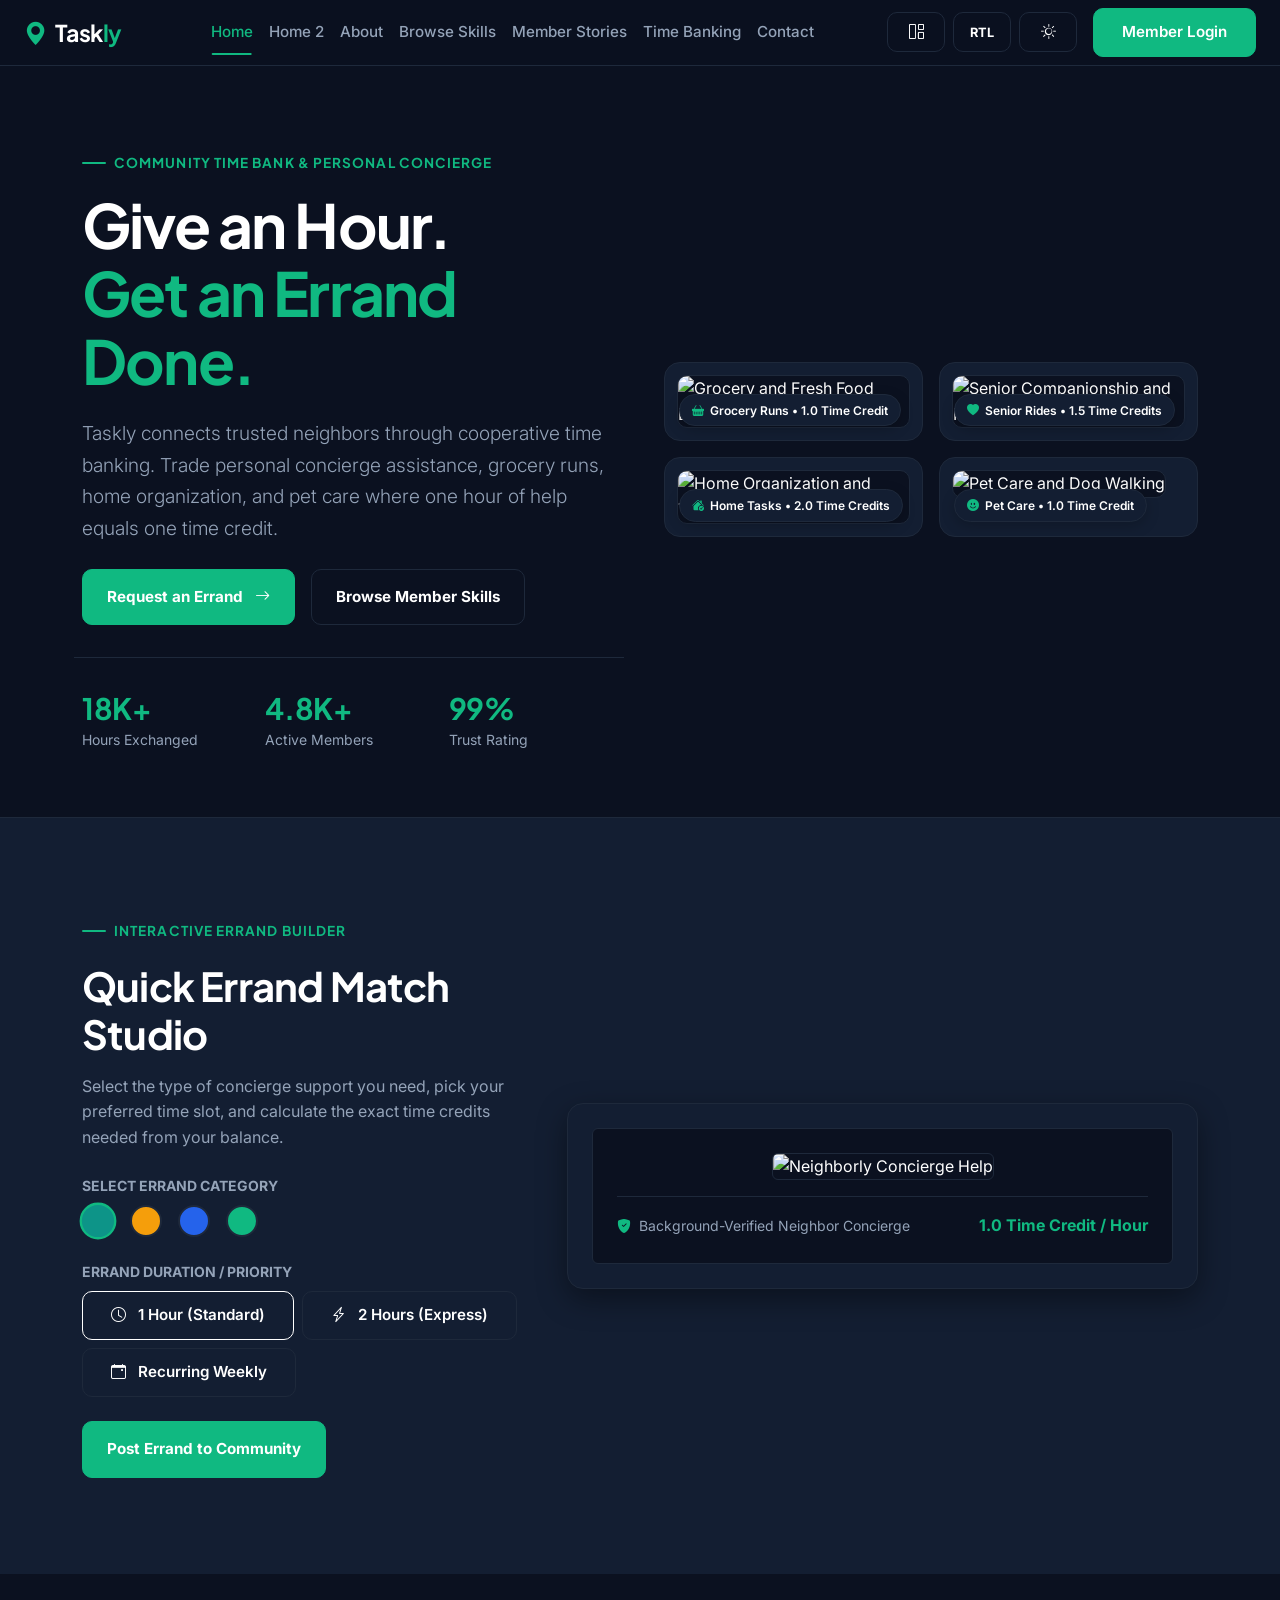
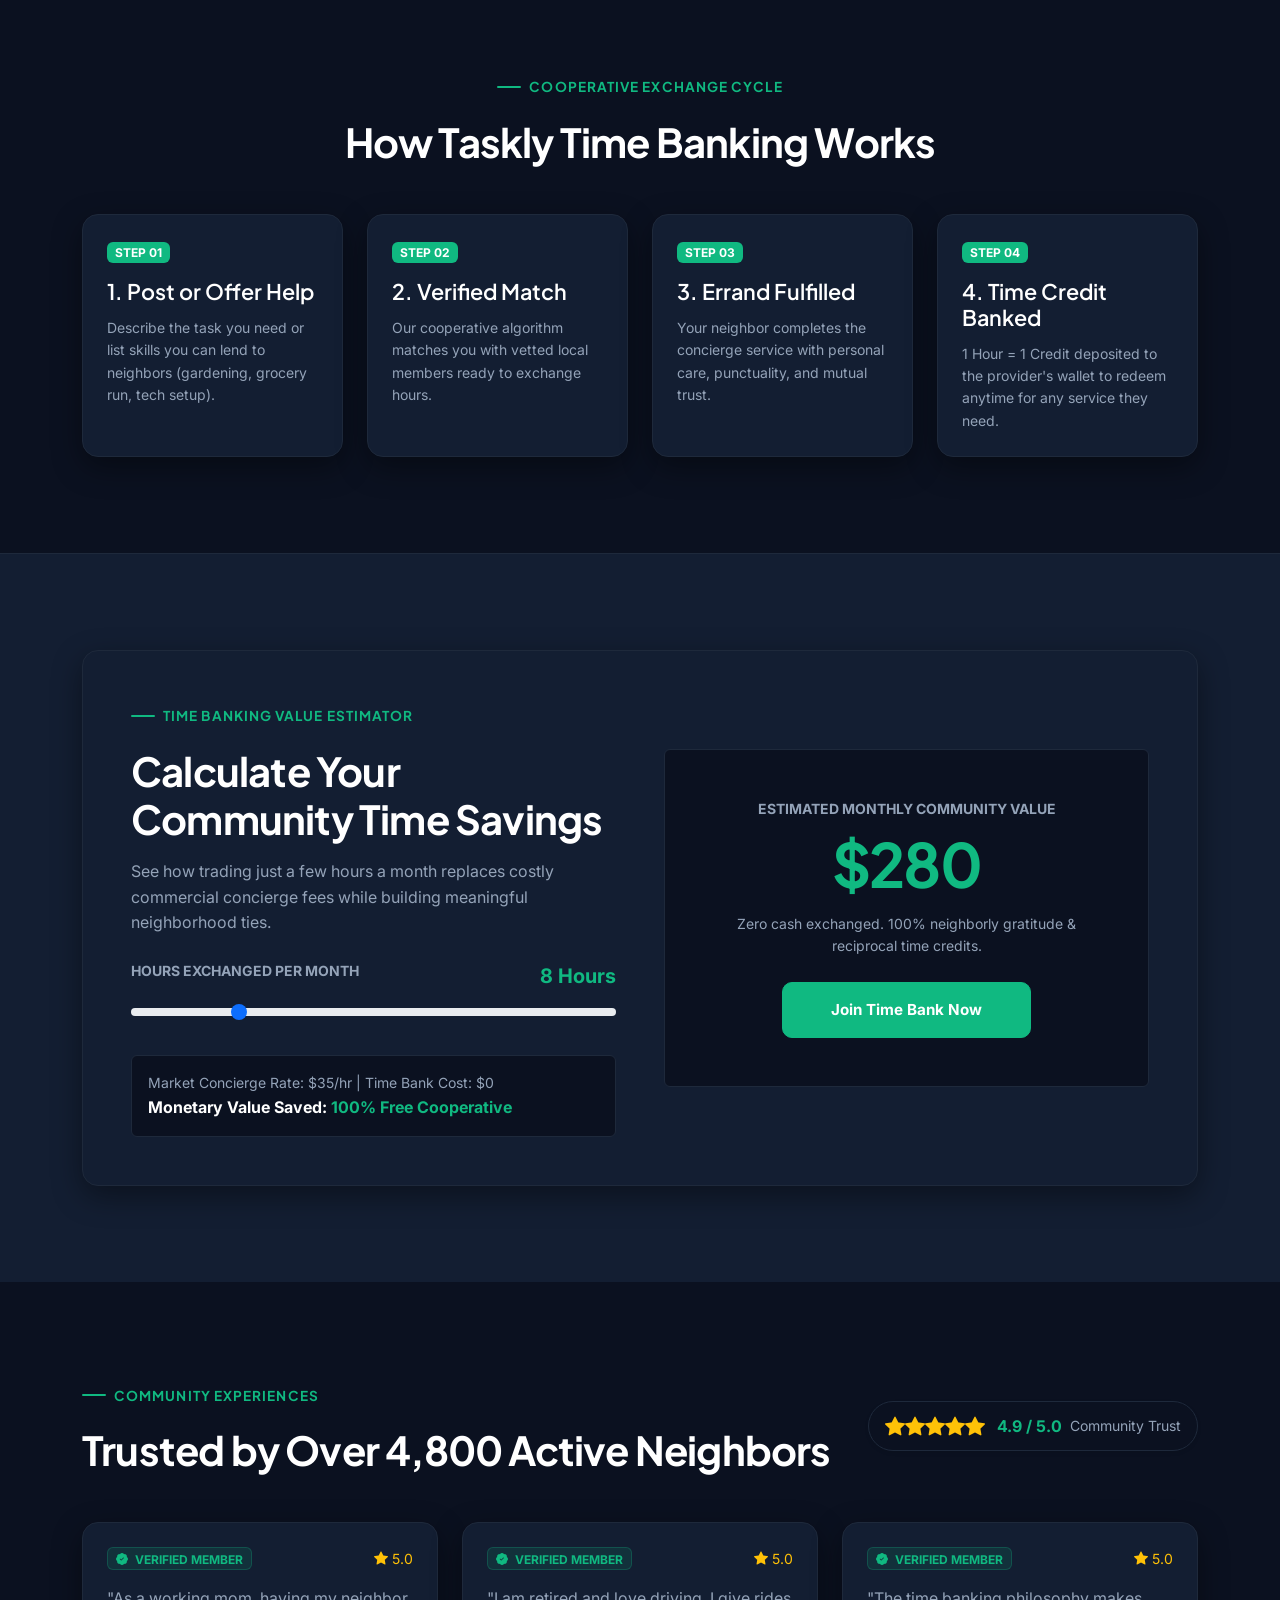
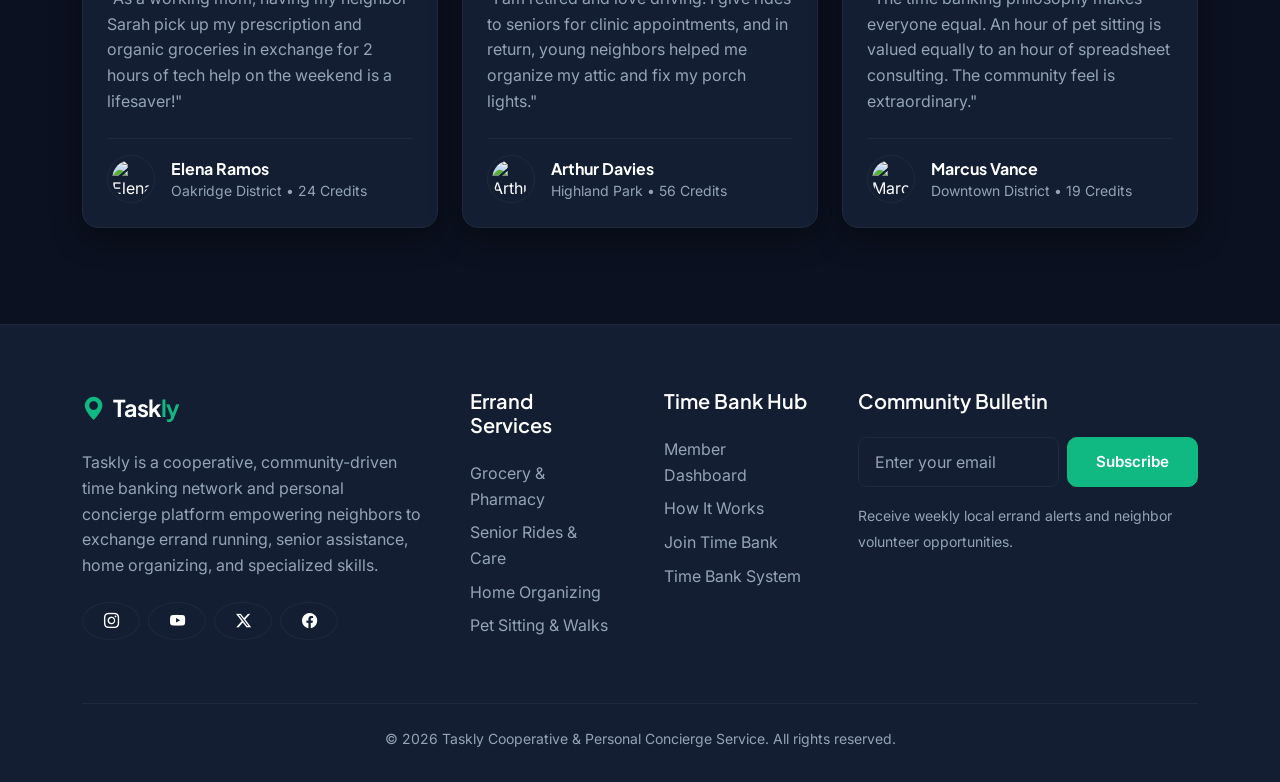
==== commit 8cc5add5: "Fix dashboard card text overlap, update brand favicon, and UI enhancements" ====
--- a/index.html
+++ b/index.html
@@ -40,7 +40,7 @@
             <div class="collapse navbar-collapse" id="navbarNav">
                 <ul class="navbar-nav mx-auto">
                     <li class="nav-item"><a class="nav-link active" href="index.html">Home</a></li>
-                    <li class="nav-item"><a class="nav-link" href="home2.html">How It Works</a></li>
+                    <li class="nav-item"><a class="nav-link" href="home2.html">Home 2</a></li>
                     <li class="nav-item"><a class="nav-link" href="about.html">About</a></li>
                     <li class="nav-item"><a class="nav-link" href="services.html">Browse Skills</a></li>
                     <li class="nav-item"><a class="nav-link" href="blog.html">Member Stories</a></li>
@@ -171,7 +171,7 @@
                 <div class="col-lg-7 fade-up" style="transition-delay: 0.1s;">
                     <div class="glass-card p-4 text-center">
                         <div class="p-4 bg-primary-dark rounded border border-secondary">
-                            <img src="https://images.unsplash.com/photo-1576765608535-5f04d1e3f289?auto=format&fit=crop&w=700&q=80" class="img-fluid rounded border border-secondary" alt="Neighborly Concierge Help" style="max-height: 380px; object-fit: cover;">
+                            <img src="https://images.unsplash.com/photo-1521791136064-7986c2920216?auto=format&fit=crop&w=700&q=80" class="img-fluid rounded border border-secondary" alt="Neighborly Concierge Help" style="max-height: 380px; object-fit: cover;">
                             <div class="d-flex justify-content-between align-items-center mt-3 pt-3 border-top border-secondary">
                                 <span class="text-secondary small"><i class="bi bi-shield-fill-check text-primary-accent me-1"></i> Background-Verified Neighbor Concierge</span>
                                 <span class="fw-bold text-primary-accent">1.0 Time Credit / Hour</span>
@@ -363,7 +363,7 @@
                         <a href="https://facebook.com" target="_blank" class="btn btn-secondary-custom rounded-circle d-flex align-items-center justify-content-center" style="width: 38px; height: 38px;" title="Facebook"><i class="bi bi-facebook"></i></a>
                     </div>
                 </div>
-                <div class="col-lg-2 col-md-4">
+                <div class="col-lg-2 col-md-3 col-6">
                     <h5 class="mb-4">Errand Services</h5>
                     <ul class="list-unstyled">
                         <li class="mb-2"><a href="services.html" class="footer-link">Grocery & Pharmacy</a></li>
@@ -372,7 +372,7 @@
                         <li class="mb-2"><a href="services.html" class="footer-link">Pet Sitting & Walks</a></li>
                     </ul>
                 </div>
-                <div class="col-lg-2 col-md-4">
+                <div class="col-lg-2 col-md-3 col-6">
                     <h5 class="mb-4">Time Bank Hub</h5>
                     <ul class="list-unstyled">
                         <li class="mb-2"><a href="dashboard.html" class="footer-link">Member Dashboard</a></li>
@@ -381,11 +381,11 @@
                         <li class="mb-2"><a href="pricing.html" class="footer-link">Time Bank System</a></li>
                     </ul>
                 </div>
-                <div class="col-lg-4 col-md-4">
+                <div class="col-lg-4 col-md-12">
                     <h5 class="mb-4">Community Bulletin</h5>
-                    <form class="d-flex gap-2 mb-3">
+                    <form class="d-flex gap-2 mb-3" style="max-width: 440px;">
                         <input type="email" class="form-control form-control-glass" placeholder="Enter your email">
-                        <button class="btn btn-primary-orange" type="button">Subscribe</button>
+                        <button class="btn btn-primary-orange text-nowrap flex-shrink-0" type="button">Subscribe</button>
                     </form>
                     <small class="text-secondary">Receive weekly local errand alerts and neighbor volunteer opportunities.</small>
                 </div>
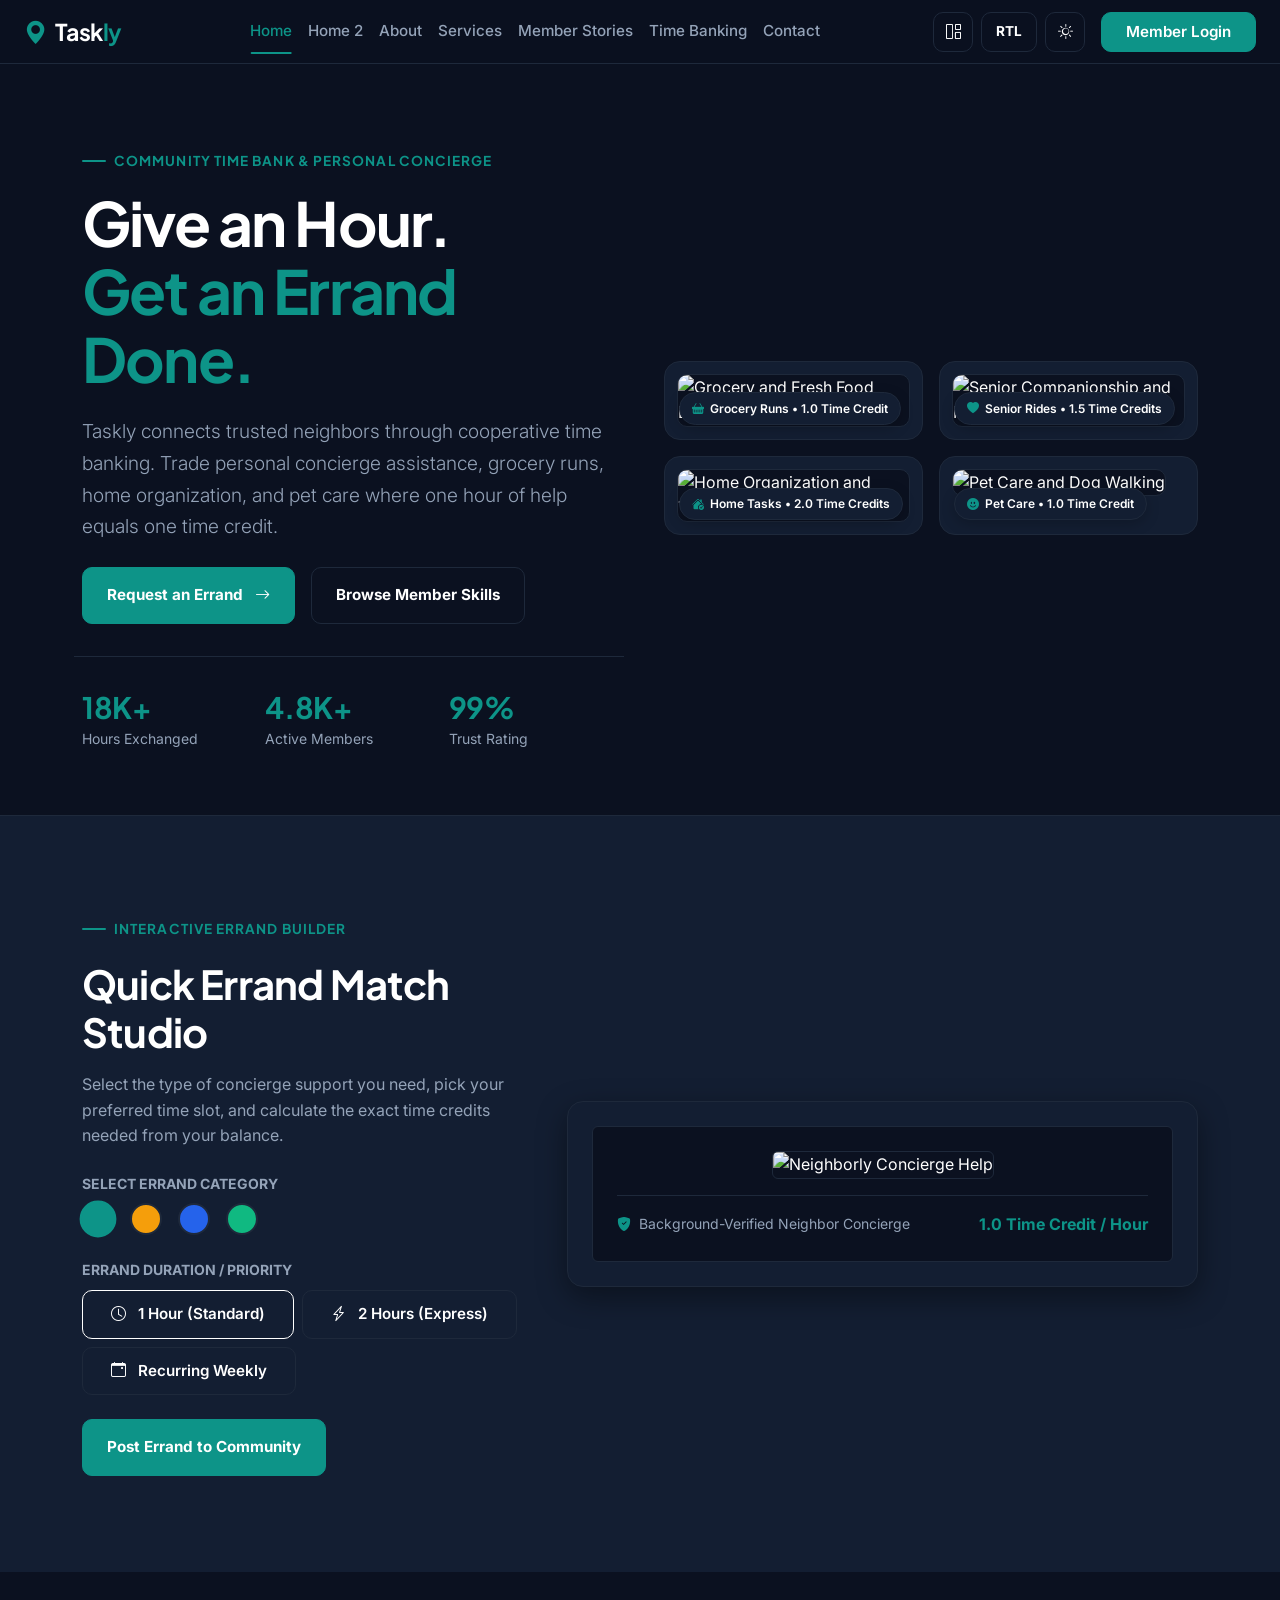
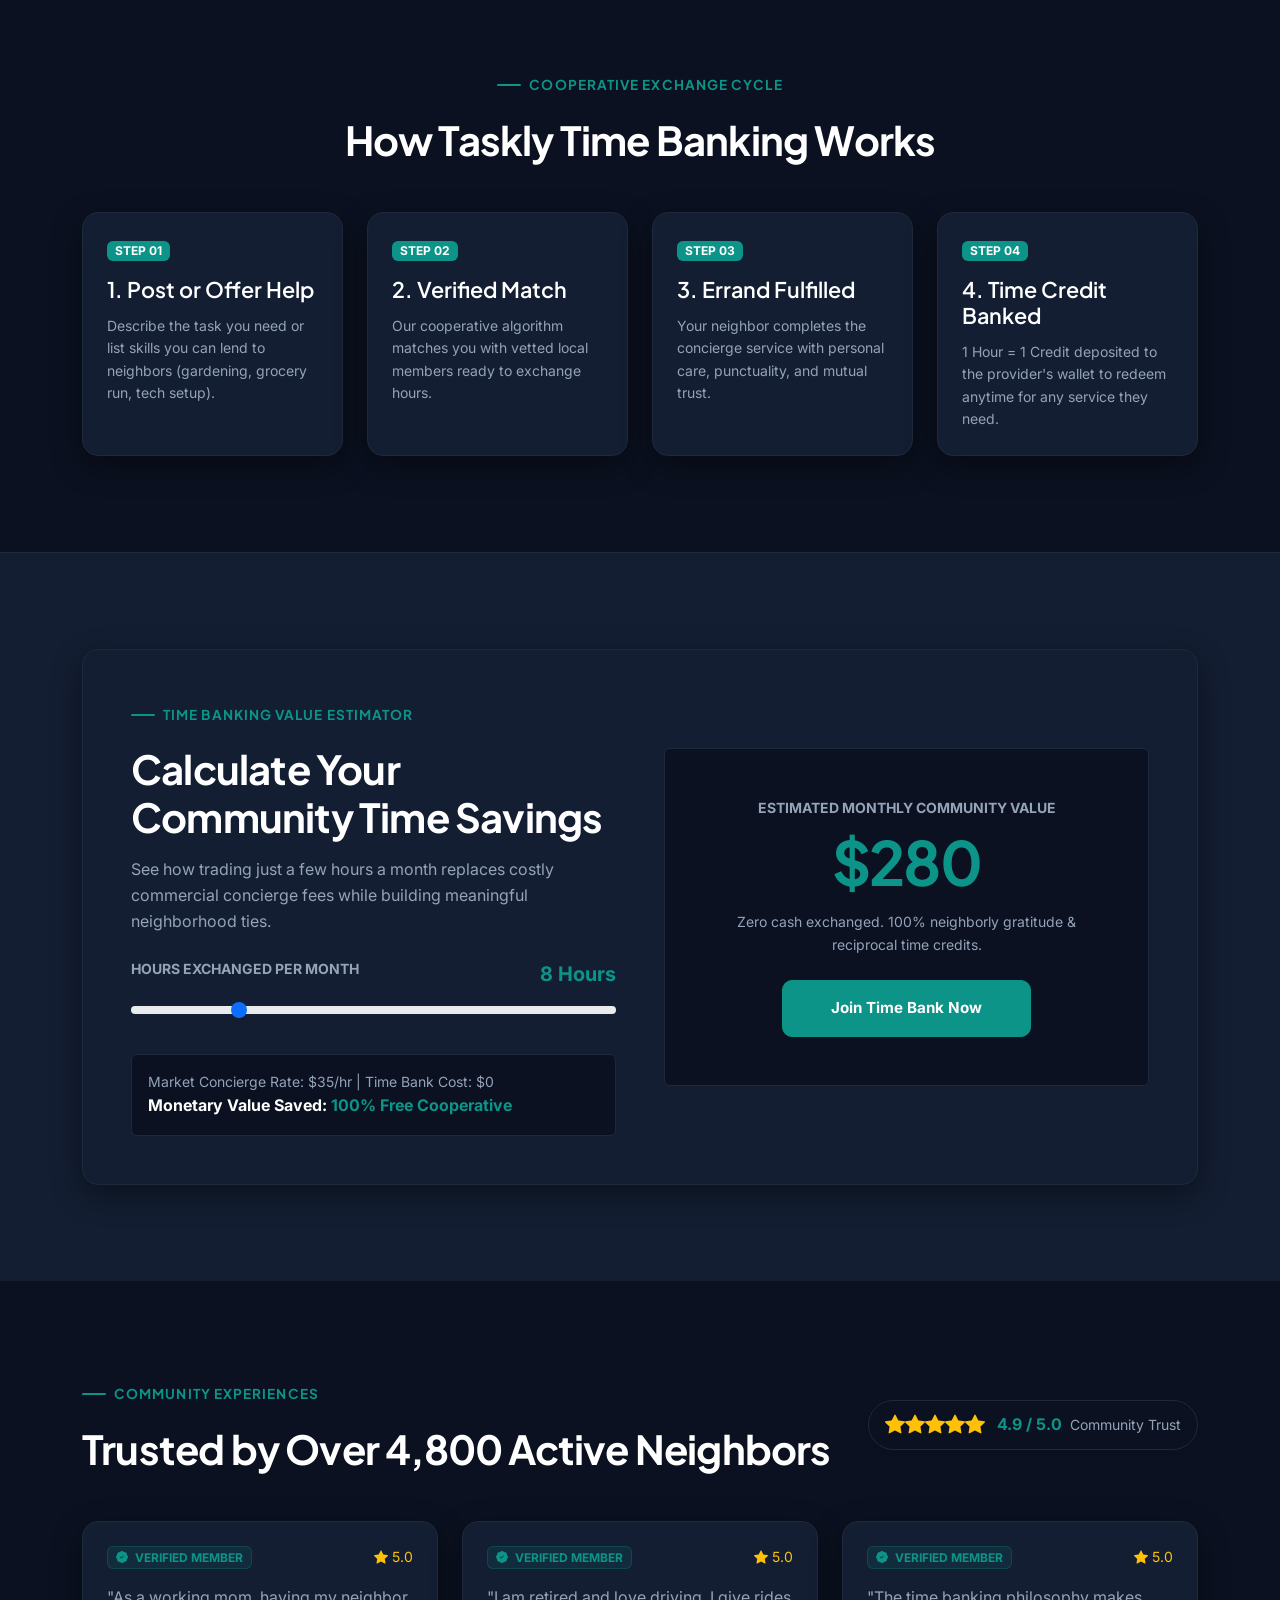
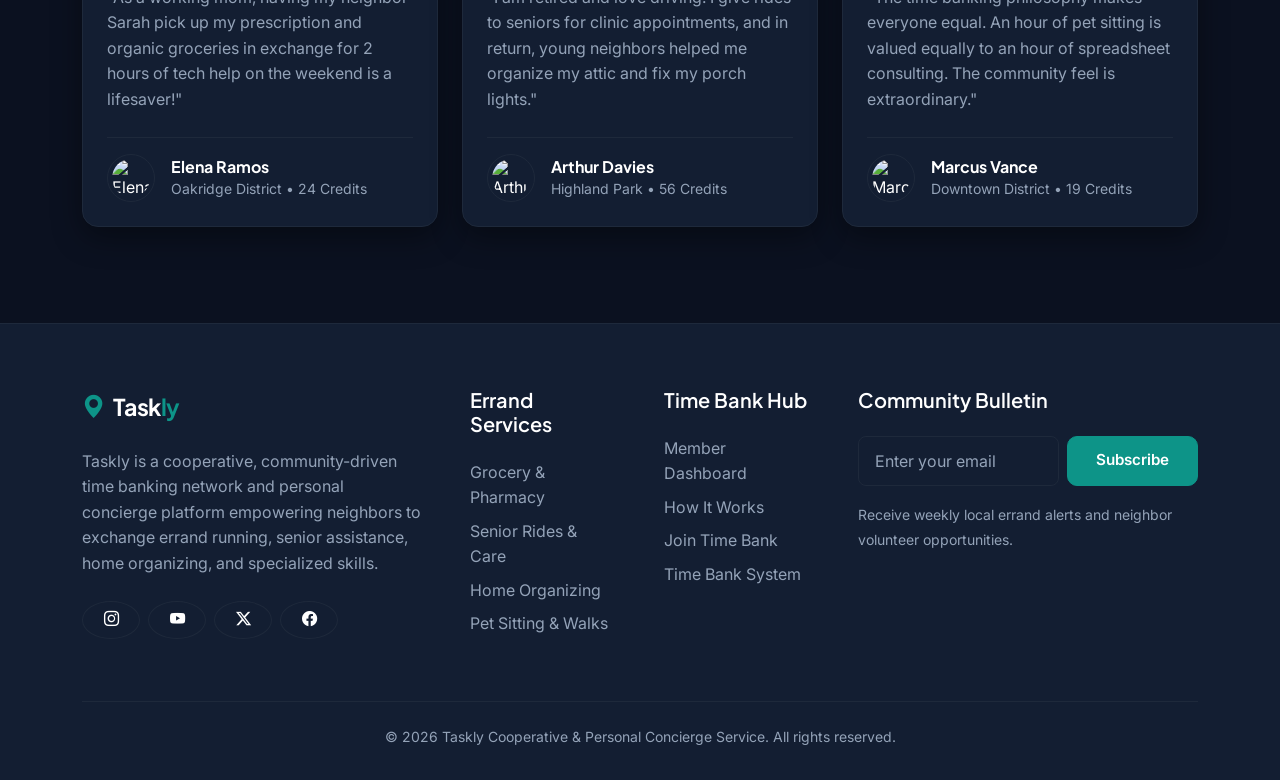
==== commit 38a96cd2: "Update services page with 8 required sections, expand time banking page with principles and benefits" ====
--- a/index.html
+++ b/index.html
@@ -42,16 +42,16 @@
                     <li class="nav-item"><a class="nav-link active" href="index.html">Home</a></li>
                     <li class="nav-item"><a class="nav-link" href="home2.html">Home 2</a></li>
                     <li class="nav-item"><a class="nav-link" href="about.html">About</a></li>
-                    <li class="nav-item"><a class="nav-link" href="services.html">Browse Skills</a></li>
+                    <li class="nav-item"><a class="nav-link" href="services.html">Services</a></li>
                     <li class="nav-item"><a class="nav-link" href="blog.html">Member Stories</a></li>
                     <li class="nav-item"><a class="nav-link" href="pricing.html">Time Banking</a></li>
                     <li class="nav-item"><a class="nav-link" href="contact.html">Contact</a></li>
                 </ul>
                 <div class="d-flex align-items-center gap-2 mt-3 mt-xl-0">
                     <a href="dashboard.html" class="btn btn-secondary-custom d-flex align-items-center justify-content-center" style="width: 40px; height: 40px;" title="Member Dashboard"><i class="bi bi-grid-1x2"></i></a>
-                    <a href="#" id="rtlToggle" class="btn btn-secondary-custom d-flex align-items-center justify-content-center fw-bold" style="width: 40px; height: 40px; font-size: 0.8rem;" title="Toggle RTL">RTL</a>
+                    <a href="#" id="rtlToggle" class="btn btn-secondary-custom d-flex align-items-center justify-content-center fw-bold" style="height: 40px; padding: 0 14px; font-size: 0.85rem;" title="Toggle RTL">RTL</a>
                     <a href="#" id="themeToggle" class="btn btn-secondary-custom d-flex align-items-center justify-content-center" style="width: 40px; height: 40px;" title="Toggle Theme"><i class="bi bi-sun"></i></a>
-                    <a href="login.html" class="btn btn-primary-orange fw-semibold ms-2">Member Login</a>
+                    <a href="login.html" class="btn btn-primary-orange fw-semibold ms-2" style="height: 40px; padding: 0 1.5rem;">Member Login</a>
                 </div>
             </div>
         </div>
--- a/assets/css/style.css
+++ b/assets/css/style.css
@@ -35,15 +35,15 @@
     --primary-bg: #0B1120;
     --secondary-bg: #131E32;
     --card-bg: #131E32;
-    --primary-accent: #10B981;
-    --primary-accent-hover: #059669;
+    --primary-accent: #0D9488;
+    --primary-accent-hover: #0F766E;
     --deep-black: #080D1A;
     --pure-white: #FFFFFF;
     --text-primary: #F8FAFC;
     --text-secondary: #94A3B8;
     --border-color: #1E293B;
     --card-shadow: 0 10px 30px rgba(0, 0, 0, 0.4);
-    --glow-color: rgba(16, 185, 129, 0.25);
+    --glow-color: rgba(13, 148, 136, 0.25);
     --navbar-bg: rgba(11, 17, 32, 0.92);
     --sidebar-bg: rgba(19, 30, 50, 0.95);
 }
@@ -240,6 +240,51 @@
     padding: 0.4rem 0.6rem;
     border-radius: 8px;
     color: var(--text-primary) !important;
+}
+
+/* Header Controls Consistency (Theme, RTL, and Primary CTA) */
+.navbar-glass .btn-secondary-custom,
+.navbar-glass #rtlToggle,
+.navbar-glass #themeToggle,
+.navbar-glass a[href="dashboard.html"],
+.navbar-glass .btn-primary-orange,
+.navbar-glass a[href="login.html"],
+.auth-top-controls #rtlToggle,
+.auth-top-controls #themeToggle {
+    height: 40px !important;
+    border-radius: var(--radius-btn) !important;
+    display: inline-flex !important;
+    align-items: center !important;
+    justify-content: center !important;
+    box-sizing: border-box !important;
+    line-height: 1;
+}
+
+.navbar-glass #themeToggle,
+.navbar-glass a[href="dashboard.html"],
+.auth-top-controls #themeToggle {
+    width: 40px !important;
+    height: 40px !important;
+    padding: 0 !important;
+    flex-shrink: 0;
+}
+
+.navbar-glass #rtlToggle,
+.auth-top-controls #rtlToggle {
+    height: 40px !important;
+    min-width: 40px;
+    padding: 0 14px !important;
+    font-size: 0.85rem;
+    flex-shrink: 0;
+}
+
+.navbar-glass .btn-primary-orange,
+.navbar-glass a[href="login.html"] {
+    height: 40px !important;
+    padding: 0 1.5rem !important;
+    font-size: 0.95rem;
+    line-height: 1;
+    white-space: nowrap;
 }
 
 /* Buttons — Primary & Secondary Accent */
@@ -462,6 +507,19 @@
     padding: 5rem 0 4rem;
     display: flex;
     align-items: center;
+    width: 100%;
+}
+
+@media (min-width: 992px) {
+    .hero-creative-workshop,
+    .hero-design-journey,
+    .hero-editorial-about,
+    .hero-service-orbit,
+    .hero-blog-magazine,
+    .hero-pricing-stacked,
+    .hero-contact-collab {
+        min-height: 680px;
+    }
 }
 
 @media (min-width: 1200px) {
@@ -472,7 +530,7 @@
     .hero-blog-magazine,
     .hero-pricing-stacked,
     .hero-contact-collab {
-        min-height: 80vh;
+        min-height: 700px;
     }
 }
 
@@ -681,7 +739,7 @@
 
 .accordion-glass .accordion-button:not(.collapsed) {
     color: var(--primary-accent);
-    background: rgba(16, 185, 129, 0.06);
+    background: rgba(13, 148, 136, 0.08);
 }
 
 .accordion-glass .accordion-body {
@@ -818,9 +876,9 @@
 
 /* Glass Card Badges styling for high contrast in all themes */
 .glass-card .badge.bg-secondary {
-    background-color: rgba(16, 185, 129, 0.12) !important;
+    background-color: rgba(13, 148, 136, 0.12) !important;
     color: var(--primary-accent) !important;
-    border: 1px solid rgba(16, 185, 129, 0.25) !important;
+    border: 1px solid rgba(13, 148, 136, 0.25) !important;
 }
 
 /* Responsive Overrides */
@@ -887,7 +945,7 @@
     --bs-table-bg: transparent !important;
     --bs-table-color: var(--text-primary) !important;
     --bs-table-hover-color: var(--text-primary) !important;
-    --bs-table-hover-bg: rgba(16, 185, 129, 0.08) !important;
+    --bs-table-hover-bg: rgba(13, 148, 136, 0.08) !important;
 }
 
 .table-theme th, .table-theme td {
@@ -902,7 +960,7 @@
 }
 
 .table-theme.table-hover tbody tr:hover {
-    background-color: rgba(16, 185, 129, 0.05) !important;
+    background-color: rgba(13, 148, 136, 0.05) !important;
 }
 
 /* Custom Form Checkbox Styling */
--- a/assets/css/dark-mode.css
+++ b/assets/css/dark-mode.css
@@ -6,9 +6,9 @@
     --text-primary: #FFFFFF;
     --text-secondary: #94A3B8;
     --border-color: #1E293B;
-    --primary-accent: #10B981;
-    --primary-accent-hover: #059669;
-    --glow-color: rgba(16, 185, 129, 0.25);
+    --primary-accent: #0D9488;
+    --primary-accent-hover: #0F766E;
+    --glow-color: rgba(13, 148, 136, 0.25);
 }
 
 [data-theme="dark"] .text-secondary {
